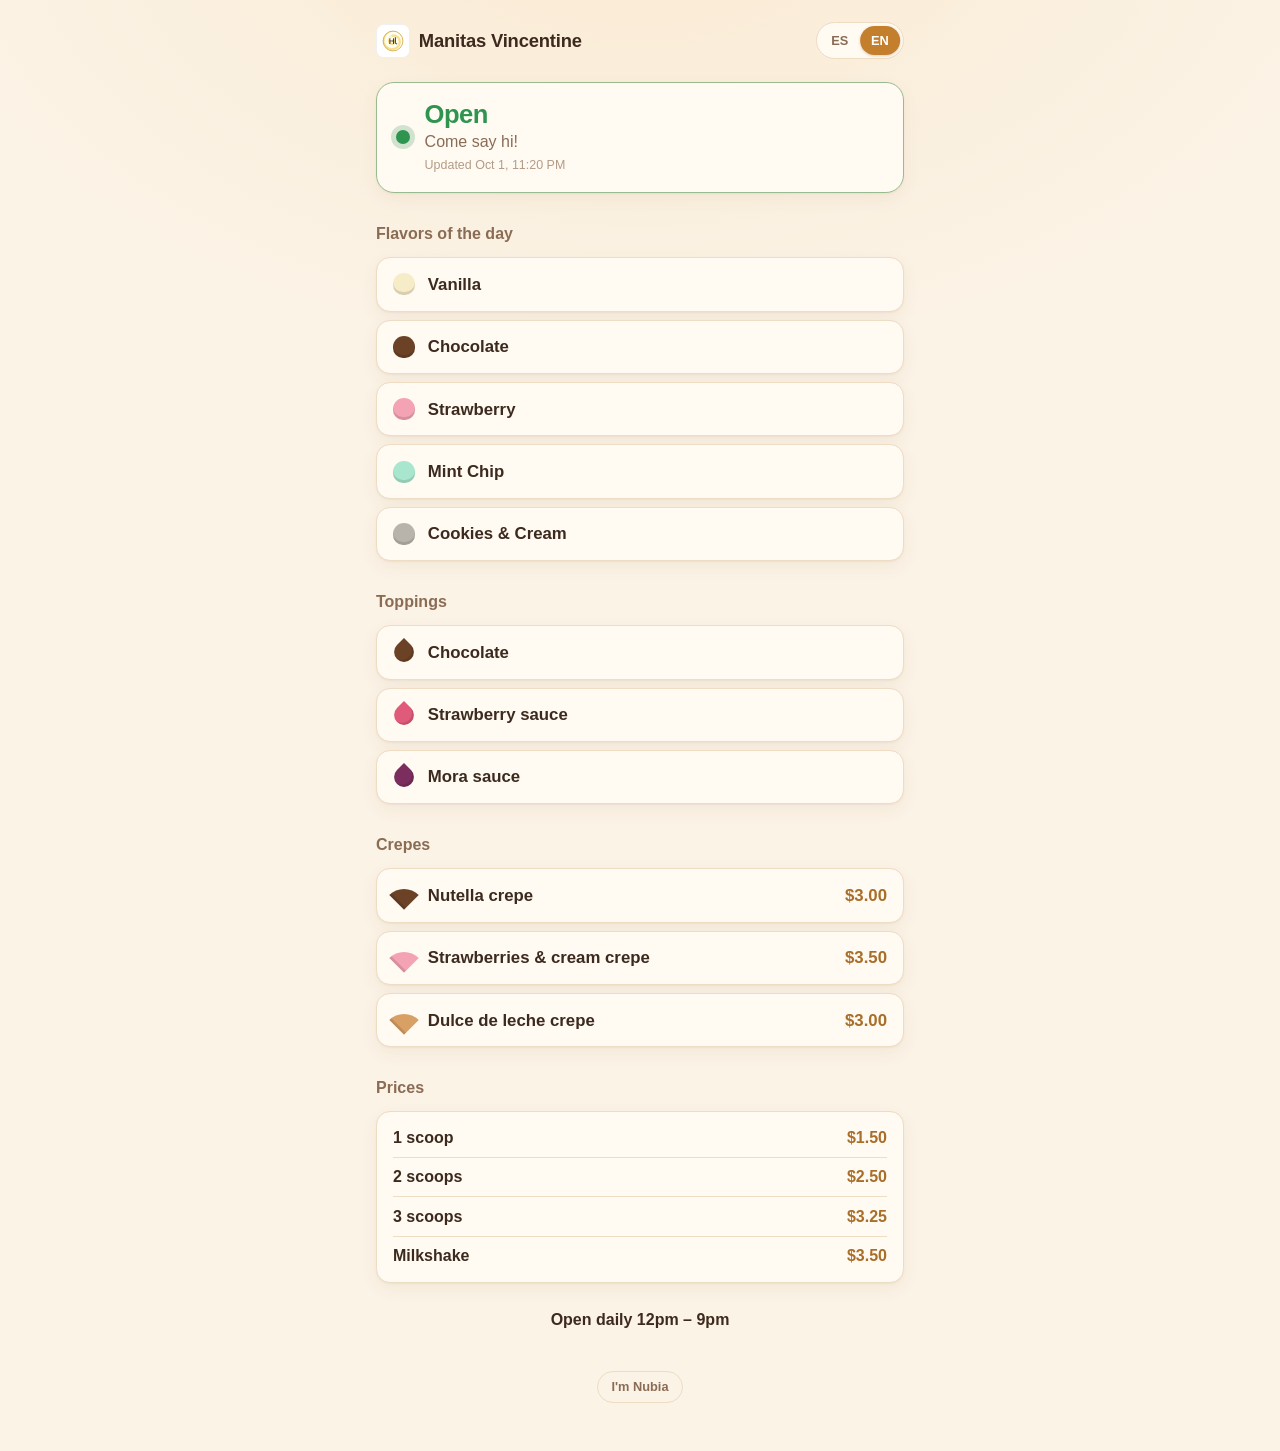
==== index.html @ e85ce2ae "Replace reviews with social links (Instagram, Facebook, TikTok, WhatsApp, Google Maps) Co-Authored-B" ====
<!doctype html>
<html lang="es">
<head>
  <meta charset="utf-8">
  <meta name="viewport" content="width=device-width, initial-scale=1">
  <title>Manitas Vincentine</title>
  <meta name="description" content="Helados, toppings, crepes, precios y horario. Ice cream, toppings, crepes, prices and hours.">
  <meta name="theme-color" content="#fbf3e6">
  <link rel="icon" href="icon.svg" type="image/svg+xml">
  <link rel="apple-touch-icon" href="icon.svg">
  <link rel="stylesheet" href="style.css">
</head>
<body>
  <main class="wrap">
    <header class="top">
      <div class="brand"><img src="icon.svg" alt="" class="logo"> <span id="shop-name"></span></div>
      <div id="lang" class="lang" data-lang="es" role="group" aria-label="Idioma / Language">
        <button type="button" data-lang="es">ES</button>
        <button type="button" data-lang="en">EN</button>
      </div>
    </header>

    <!-- public view -->
    <section id="view-public">
      <div id="banner" class="banner hidden"></div>

      <div id="status" class="status loading">
        <span class="dot"></span>
        <div>
          <div id="status-text" class="status-text" data-i18n="loading">Cargando…</div>
          <div id="status-note" class="status-note"></div>
          <div id="updated" class="status-updated"></div>
        </div>
      </div>

      <h2 class="section-title" data-i18n="flavorsToday">Sabores del día</h2>
      <ul id="flavors" class="flavors"></ul>

      <div id="toppings-wrap" class="hidden">
        <h2 class="section-title" data-i18n="toppings">Toppings</h2>
        <ul id="toppings" class="flavors toppings"></ul>
      </div>

      <div id="crepes-wrap" class="hidden">
        <h2 class="section-title" data-i18n="crepes">Crepes</h2>
        <ul id="crepes" class="flavors crepes"></ul>
      </div>

      <div id="prices-wrap">
        <h2 class="section-title" data-i18n="prices">Precios</h2>
        <ul id="prices" class="prices"></ul>
      </div>

      <div id="socials-wrap" class="socials-wrap hidden">
        <h2 class="section-title" data-i18n="reviewUs">¿Te gustó? ¡Déjanos tu reseña!</h2>
        <div id="socials" class="socials"></div>
      </div>

      <p id="hours" class="hours"></p>
      <div class="foot"><button id="btn-nubia" class="ghost small" data-i18n="iamNubia">Soy Nubia</button></div>
    </section>

    <!-- editor (Nubia only) -->
    <section id="view-edit" class="hidden">
      <p class="hint" data-i18n="bothHint"></p>

      <div class="card">
        <div class="row between">
          <div>
            <div class="label" data-i18n="shopStatus"></div>
            <div id="edit-open-label" class="big"></div>
          </div>
          <button id="edit-open" class="toggle" role="switch" aria-checked="true" data-i18n-aria="openClosed"><span></span></button>
        </div>
        <div class="field">
          <label data-i18n="message"></label>
          <div class="bi" id="edit-note"></div>
        </div>
      </div>

      <div class="card">
        <div class="label" data-i18n="flavorsToday"></div>
        <ul id="edit-flavors" class="edit-list"></ul>
        <button type="button" id="add-flavor" class="addbtn" data-i18n="addFlavor"></button>
      </div>

      <div class="card">
        <div class="label" data-i18n="toppings"></div>
        <ul id="edit-toppings" class="edit-list toppings"></ul>
        <button type="button" id="add-topping" class="addbtn" data-i18n="addTopping"></button>
      </div>

      <div class="card">
        <div class="label" data-i18n="crepes"></div>
        <ul id="edit-crepes" class="edit-list crepes"></ul>
        <button type="button" id="add-crepe" class="addbtn" data-i18n="addCrepe"></button>
      </div>

      <div class="card">
        <div class="label" data-i18n="prices"></div>
        <ul id="edit-prices" class="edit-list"></ul>
        <button type="button" id="add-price" class="addbtn" data-i18n="addPrice"></button>
      </div>

      <div class="card">
        <div class="label" data-i18n="socials"></div>
        <p class="hint small" data-i18n="socialsHint"></p>
        <div id="edit-socials" class="bi"></div>
      </div>

      <div class="card">
        <div class="label" data-i18n="qrCard"></div>
        <p class="hint small" data-i18n="qrHint"></p>
        <button type="button" id="open-qr" class="addbtn" data-i18n="qrOpen"></button>
      </div>

      <div class="card">
        <div class="label" data-i18n="banner"></div>
        <p class="hint small" data-i18n="bannerHint"></p>
        <div id="edit-banner"></div>
      </div>

      <div class="card">
        <div class="field first">
          <label data-i18n="shopName"></label>
          <div class="bi" id="edit-shop"></div>
        </div>
        <div class="field">
          <label data-i18n="hours"></label>
          <div class="bi" id="edit-hours"></div>
        </div>
      </div>

      <div class="savebar">
        <button id="btn-logout" class="ghost" data-i18n="logout"></button>
        <span id="save-msg" class="save-msg"></span>
        <button id="btn-save" class="primary" data-i18n="save"></button>
      </div>
    </section>
  </main>

  <!-- password popup -->
  <div id="login" class="modal hidden">
    <form id="login-form" class="authbox">
      <h1 data-i18n="hi"></h1>
      <p class="tag" data-i18n="loginTag"></p>
      <div class="field">
        <label for="login-pw" data-i18n="password"></label>
        <input id="login-pw" type="password" autocomplete="current-password">
      </div>
      <div id="login-msg" class="err"></div>
      <div class="row">
        <button type="button" id="login-cancel" data-i18n="cancel"></button>
        <button type="submit" class="primary" id="login-go" data-i18n="unlock"></button>
      </div>
    </form>
  </div>

  <!-- photo viewer -->
  <div id="viewer" class="modal hidden"><img id="viewer-img" alt=""></div>

  <script src="config.js"></script>
  <script src="i18n.js"></script>
  <script src="crypto.js"></script>
  <script src="app.js"></script>
</body>
</html>
---- style.css ----
/* Iridium modern skin, ice-cream edition: warm kefir cream, chocolate-brown text, caramel accent.
   One warm look for everyone (no dark mode). */
:root {
  --bg: #fbf3e6;
  --fg: #3d2a1e;
  --dim: #8a6c55;
  --muted: #b49c86;
  --accent: #c47f2c;
  --accent-ink: #ffffff;
  --sel: #fffaf2;
  --line: #eedcc3;
  --open: #2f9450;
  --closed: #c4483b;
  --err: #c4483b;
  --sans: -apple-system, BlinkMacSystemFont, "Segoe UI", Roboto, Helvetica, Arial, "Noto Sans", sans-serif;
  --glow: 22%;
  --shadow: 0 1px 2px rgba(120, 72, 30, 0.06), 0 6px 18px rgba(120, 72, 30, 0.06);
  color-scheme: light;
}

* { box-sizing: border-box; }
html, body { margin: 0; }
body {
  min-height: 100vh;
  background: var(--bg);
  background-image: radial-gradient(ellipse 80% 45% at 50% -8%, color-mix(in srgb, #f6c98a var(--glow), transparent), transparent 72%);
  background-repeat: no-repeat;
  color: var(--fg);
  font-family: var(--sans);
  font-size: 16px;
  line-height: 1.5;
}
.hidden { display: none !important; }

.wrap { max-width: 560px; margin: 0 auto; padding: 1rem 16px 3rem; }

/* ---------- header ---------- */
.top { display: flex; align-items: center; gap: 0.6rem; padding: 0.4rem 0 1.4rem; }
.brand { display: flex; align-items: center; gap: 0.55rem; font-weight: 800; font-size: 1.15rem; letter-spacing: -0.01em; margin-right: auto; min-width: 0; }
.brand span { overflow: hidden; text-overflow: ellipsis; white-space: nowrap; }
.logo { width: 34px; height: 34px; border-radius: 9px; flex: 0 0 auto; }

/* language slider */
.lang {
  position: relative; display: inline-grid; grid-template-columns: 1fr 1fr;
  background: var(--sel); border: 1px solid var(--line); border-radius: 999px; padding: 3px;
  cursor: pointer; user-select: none;
}
.lang::before {
  content: ""; position: absolute; top: 3px; bottom: 3px; left: 3px; width: calc(50% - 3px);
  background: var(--accent); border-radius: 999px; transition: transform 0.22s ease;
}
.lang[data-lang="en"]::before { transform: translateX(100%); }
.lang button {
  position: relative; z-index: 1; border: none; background: none; padding: 0.3rem 0.7rem;
  font-size: 0.8rem; font-weight: 700; color: var(--dim); border-radius: 999px;
}
.lang[data-lang="es"] button[data-lang="es"],
.lang[data-lang="en"] button[data-lang="en"] { color: var(--accent-ink); }

/* ---------- controls ---------- */
button {
  font: inherit; font-weight: 700; color: var(--fg); background: transparent;
  border: 1px solid var(--line); border-radius: 11px; padding: 0.5rem 0.9rem; cursor: pointer;
}
button:hover { border-color: var(--dim); }
button.primary { background: var(--accent); border-color: var(--accent); color: var(--accent-ink); }
button.primary:hover { filter: brightness(1.08); }
button.ghost { border-radius: 999px; font-weight: 600; color: var(--dim); }
button.ghost:hover { color: var(--fg); }
button:disabled { opacity: 0.45; cursor: default; }

input {
  width: 100%; font: inherit; font-size: 16px; color: var(--fg); background: var(--bg);
  border: 1px solid var(--line); border-radius: 10px; padding: 0.62rem 0.8rem; outline: none;
}
input:focus { border-color: var(--accent); box-shadow: 0 0 0 3px color-mix(in srgb, var(--accent) 25%, transparent); }

.row { display: flex; gap: 0.5rem; align-items: center; }
.row.between { justify-content: space-between; }
.field { margin-top: 0.9rem; }
.field label, .label { display: block; color: var(--dim); font-weight: 600; font-size: 0.78rem; margin-bottom: 0.3rem; }

/* ---------- open / closed ---------- */
.status {
  display: flex; align-items: center; gap: 0.9rem;
  background: var(--sel); border: 1px solid var(--line); border-radius: 18px; padding: 1.1rem 1.2rem;
}
.status .dot { width: 14px; height: 14px; border-radius: 50%; background: var(--muted); flex: 0 0 auto; }
.status.open { border-color: color-mix(in srgb, var(--open) 45%, var(--line)); }
.status.open .dot { background: var(--open); box-shadow: 0 0 0 5px color-mix(in srgb, var(--open) 22%, transparent); animation: pulse 2.4s ease-in-out infinite; }
.status.closed { border-color: color-mix(in srgb, var(--closed) 40%, var(--line)); }
.status.closed .dot { background: var(--closed); }
.status-text { font-size: 1.6rem; font-weight: 800; letter-spacing: -0.02em; line-height: 1.15; }
.status.open .status-text { color: var(--open); }
.status.closed .status-text { color: var(--closed); }
.status-note { color: var(--dim); }
.status-note:empty { display: none; }
@keyframes pulse { 50% { box-shadow: 0 0 0 9px color-mix(in srgb, var(--open) 0%, transparent); } }
@media (prefers-reduced-motion: reduce) { .status.open .dot { animation: none; } .lang::before { transition: none; } }

/* ---------- flavors ---------- */
.section-title { font-size: 1rem; font-weight: 700; color: var(--dim); margin: 1.8rem 0 0.7rem; }
.flavors { list-style: none; margin: 0; padding: 0; display: grid; gap: 0.5rem; }
.flavors li {
  display: flex; align-items: center; gap: 0.8rem;
  background: var(--sel); border: 1px solid var(--line); border-radius: 14px; padding: 0.85rem 1rem;
  font-weight: 650; font-size: 1.05rem;
}
.scoop { width: 22px; height: 22px; border-radius: 50% 50% 45% 45%; flex: 0 0 auto; box-shadow: inset 0 -3px 0 rgba(0,0,0,0.12); }
.flavors li.sold { color: var(--muted); }
.flavors li.sold .name { text-decoration: line-through; }
.flavors li.sold .scoop { opacity: 0.35; }
.pill { margin-left: auto; font-size: 0.72rem; font-weight: 700; color: var(--closed); border: 1px solid currentColor; border-radius: 999px; padding: 0.1rem 0.5rem; white-space: nowrap; }
.flavors li.empty { justify-content: center; color: var(--dim); background: transparent; border-style: dashed; font-weight: 500; }

.prices { list-style: none; margin: 0; padding: 0.4rem 1rem; background: var(--sel); border: 1px solid var(--line); border-radius: 14px; }
.prices li { display: flex; align-items: baseline; gap: 0.5rem; padding: 0.45rem 0; font-weight: 600; }
.prices li + li { border-top: 1px solid var(--line); }
.prices .leader { flex: 1; }
.prices .amt { font-weight: 800; color: color-mix(in srgb, var(--accent) 80%, var(--fg)); font-variant-numeric: tabular-nums; }

.hours { margin: 1.6rem 0 0.2rem; text-align: center; font-weight: 600; }
.hours:empty { display: none; }
.status-updated { color: var(--muted); font-size: 0.78rem; margin-top: 0.15rem; }
.status-updated:empty { display: none; }
.foot { display: flex; justify-content: center; margin-top: 2.4rem; }
button.small { font-size: 0.8rem; padding: 0.35rem 0.85rem; }

/* ---------- editor ---------- */
.card { background: var(--sel); border: 1px solid var(--line); border-radius: 18px; padding: 1.1rem 1.2rem; margin-bottom: 0.9rem; }
.big { font-size: 1.4rem; font-weight: 800; }
.big.open { color: var(--open); }
.big.closed { color: var(--closed); }

.toggle { width: 64px; height: 36px; padding: 3px; border-radius: 999px; background: var(--closed); border: none; flex: 0 0 auto; }
.toggle:hover { border: none; }
.toggle span { display: block; width: 30px; height: 30px; border-radius: 50%; background: #fff; transition: transform 0.18s ease; }
.toggle[aria-checked="true"] { background: var(--open); }
.toggle[aria-checked="true"] span { transform: translateX(28px); }

.hint { color: var(--dim); font-size: 0.85rem; margin: 0 0 0.9rem; }
.field.first { margin-top: 0; }

/* input with a small tag in front: ES / EN / $ */
.tagged { position: relative; min-width: 0; }
.tagged .tag {
  position: absolute; left: 0.5rem; top: 50%; transform: translateY(-50%);
  font-size: 0.68rem; font-weight: 800; letter-spacing: 0.03em; color: var(--dim);
  background: var(--sel); border: 1px solid var(--line); border-radius: 6px; padding: 0.05rem 0.3rem;
  pointer-events: none;
}
.tagged input { padding-left: 2.6rem; }
.bi { display: grid; gap: 0.4rem; }

.edit-list { list-style: none; margin: 0 0 0.7rem; padding: 0; display: grid; gap: 0.55rem; }
.item { display: grid; gap: 0.4rem 0.6rem; align-items: center; background: var(--bg); border: 1px solid var(--line); border-radius: 14px; padding: 0.6rem; }
.item.flavor { grid-template-columns: 24px 1fr; }


.item.flavor.sold > .tagged input { color: var(--muted); text-decoration: line-through; }
.item.price { grid-template-columns: 1fr 6.8rem; }
.item.price > .actions { justify-content: flex-end; }
.actions { display: flex; align-items: center; gap: 0.35rem; }
.actions .grow { flex: 1; }
.actions button { padding: 0.3rem 0.55rem; font-size: 0.8rem; border-radius: 8px; white-space: nowrap; }
.actions .icon { width: 30px; padding: 0.3rem 0; }
.actions .del:hover { color: var(--closed); border-color: var(--closed); }
.actions .soldbtn.on { color: var(--closed); border-color: var(--closed); }
.addbtn { width: 100%; border-style: dashed; color: var(--dim); }
.addbtn:hover { color: var(--fg); }

.savebar {
  position: sticky; bottom: 12px; display: flex; align-items: center; gap: 0.6rem;
  background: color-mix(in srgb, var(--bg) 85%, transparent); backdrop-filter: blur(8px);
  border: 1px solid var(--line); border-radius: 16px; padding: 0.55rem 0.6rem;
}
.save-msg { flex: 1; text-align: center; font-size: 0.85rem; color: var(--dim); }
.save-msg.err { color: var(--err); }
.save-msg.ok { color: var(--open); }
#btn-save { min-width: 96px; }

/* ---------- login popup ---------- */
.modal { position: fixed; inset: 0; display: flex; align-items: center; justify-content: center; padding: 16px; background: rgba(61, 42, 30, 0.45); backdrop-filter: blur(4px); z-index: 10; }
.authbox { width: 100%; max-width: 360px; background: var(--bg); border: 1px solid var(--line); border-radius: 20px; padding: 1.8rem 1.6rem; box-shadow: 0 24px 70px rgba(90, 55, 25, 0.25); }
.authbox h1 { font-size: 1.6rem; font-weight: 800; letter-spacing: -0.02em; margin: 0 0 0.2rem; }
.authbox .tag { color: var(--dim); margin: 0 0 0.4rem; font-size: 0.9rem; }
.authbox .row { margin-top: 1rem; }
.authbox .row button { flex: 1; }
.err { color: var(--err); min-height: 1.3em; font-size: 0.85rem; margin-top: 0.5rem; }

@media (max-width: 420px) {
  .status-text { font-size: 1.4rem; }
}

/* ---------- photos ---------- */
.banner { margin: -0.4rem 0 1rem; }
.banner-img { display: block; width: 100%; aspect-ratio: 16 / 9; object-fit: cover; border-radius: 18px; border: 1px solid var(--line); cursor: zoom-in; }
.flavors .thumb { width: 44px; height: 44px; border-radius: 50%; object-fit: cover; flex: 0 0 auto; border: 3px solid var(--line); cursor: zoom-in; margin: -0.35rem 0; }
.flavors li.sold .thumb { opacity: 0.4; filter: grayscale(1); }
#viewer { cursor: zoom-out; }
#viewer img { max-width: 100%; max-height: 86vh; border-radius: 14px; box-shadow: 0 24px 70px rgba(61, 42, 30, 0.45); }

.photo-row { display: flex; align-items: center; gap: 0.5rem; }
.photo-row img { width: 56px; height: 56px; border-radius: 12px; object-fit: cover; border: 1px solid var(--line); margin-right: auto; }
.photo-row.wide { flex-wrap: wrap; }
.photo-row.wide img { width: 100%; height: auto; aspect-ratio: 16 / 9; margin: 0 0 0.2rem; }
.photo-row.wide button { flex: 1; }
.photo-row button { padding: 0.3rem 0.6rem; font-size: 0.8rem; border-radius: 8px; }
.photo-row .del:hover { color: var(--closed); border-color: var(--closed); }
.hint.small { font-size: 0.8rem; margin: -0.1rem 0 0.6rem; }

/* ---------- scoop color picker ---------- */
button.scoop.pick { width: 24px; height: 24px; padding: 0; border: 2px solid var(--line); cursor: pointer; }
button.scoop.pick:hover { border-color: var(--fg); }
.item.flavor > :not(.scoop) { grid-column: 2; }
.item.flavor > .scoop { grid-row: 1; }
.swatches { display: flex; flex-wrap: wrap; gap: 0.4rem; align-items: center; padding: 0.3rem 0 0.1rem; }
.swatches .sw { width: 28px; height: 28px; padding: 0; border-radius: 50%; border: 2px solid var(--line); cursor: pointer; }
.swatches .sw.on { border-color: var(--fg); box-shadow: 0 0 0 2px var(--bg), 0 0 0 4px var(--fg); }
.swatches .custom { position: relative; overflow: hidden; background: conic-gradient(#f4a3b5, #f5e663, #a8e6cf, #8ecae6, #7b5ea7, #f4a3b5); }
.swatches .custom input { position: absolute; inset: -8px; opacity: 0; cursor: pointer; width: auto; padding: 0; }
.swatches .auto { padding: 0.25rem 0.6rem; font-size: 0.78rem; border-radius: 999px; }
.swatches .auto.on { border-color: var(--fg); }

/* toppings: same as flavors, but the dot is a sauce drop */
.toppings .scoop { border-radius: 50% 0 50% 50%; transform: rotate(-45deg) scale(0.9); }

/* warm cards: a soft caramel shadow instead of dark borders */
.status, .flavors li:not(.empty), .prices, .card { box-shadow: var(--shadow); }
.item, input { background: #fffdf9; }
.lang::before { box-shadow: 0 1px 3px rgba(120, 72, 30, 0.25); }

/* crepes: the dot is a folded crepe (a quarter circle), and items can show a price */
.crepes .scoop { border-radius: 100% 0 0 0; transform: rotate(45deg) scale(0.95); }
.flavors .name { flex: 1; min-width: 0; }
.flavors .pill { margin-left: 0; }
.flavors .amt { font-weight: 800; color: color-mix(in srgb, var(--accent) 80%, var(--fg)); font-variant-numeric: tabular-nums; }
.item.flavor > .tagged.money { max-width: 9rem; }

/* ---------- socials ---------- */
.socials { display: grid; grid-template-columns: repeat(auto-fit, minmax(150px, 1fr)); gap: 0.5rem; }
.social {
  display: block; text-align: center; padding: 0.75rem 0.6rem; border-radius: 14px;
  background: var(--sel); border: 1px solid var(--line); box-shadow: var(--shadow);
  color: var(--fg); font-weight: 700; text-decoration: none;
}
.social:hover { border-color: var(--accent); color: var(--accent); }
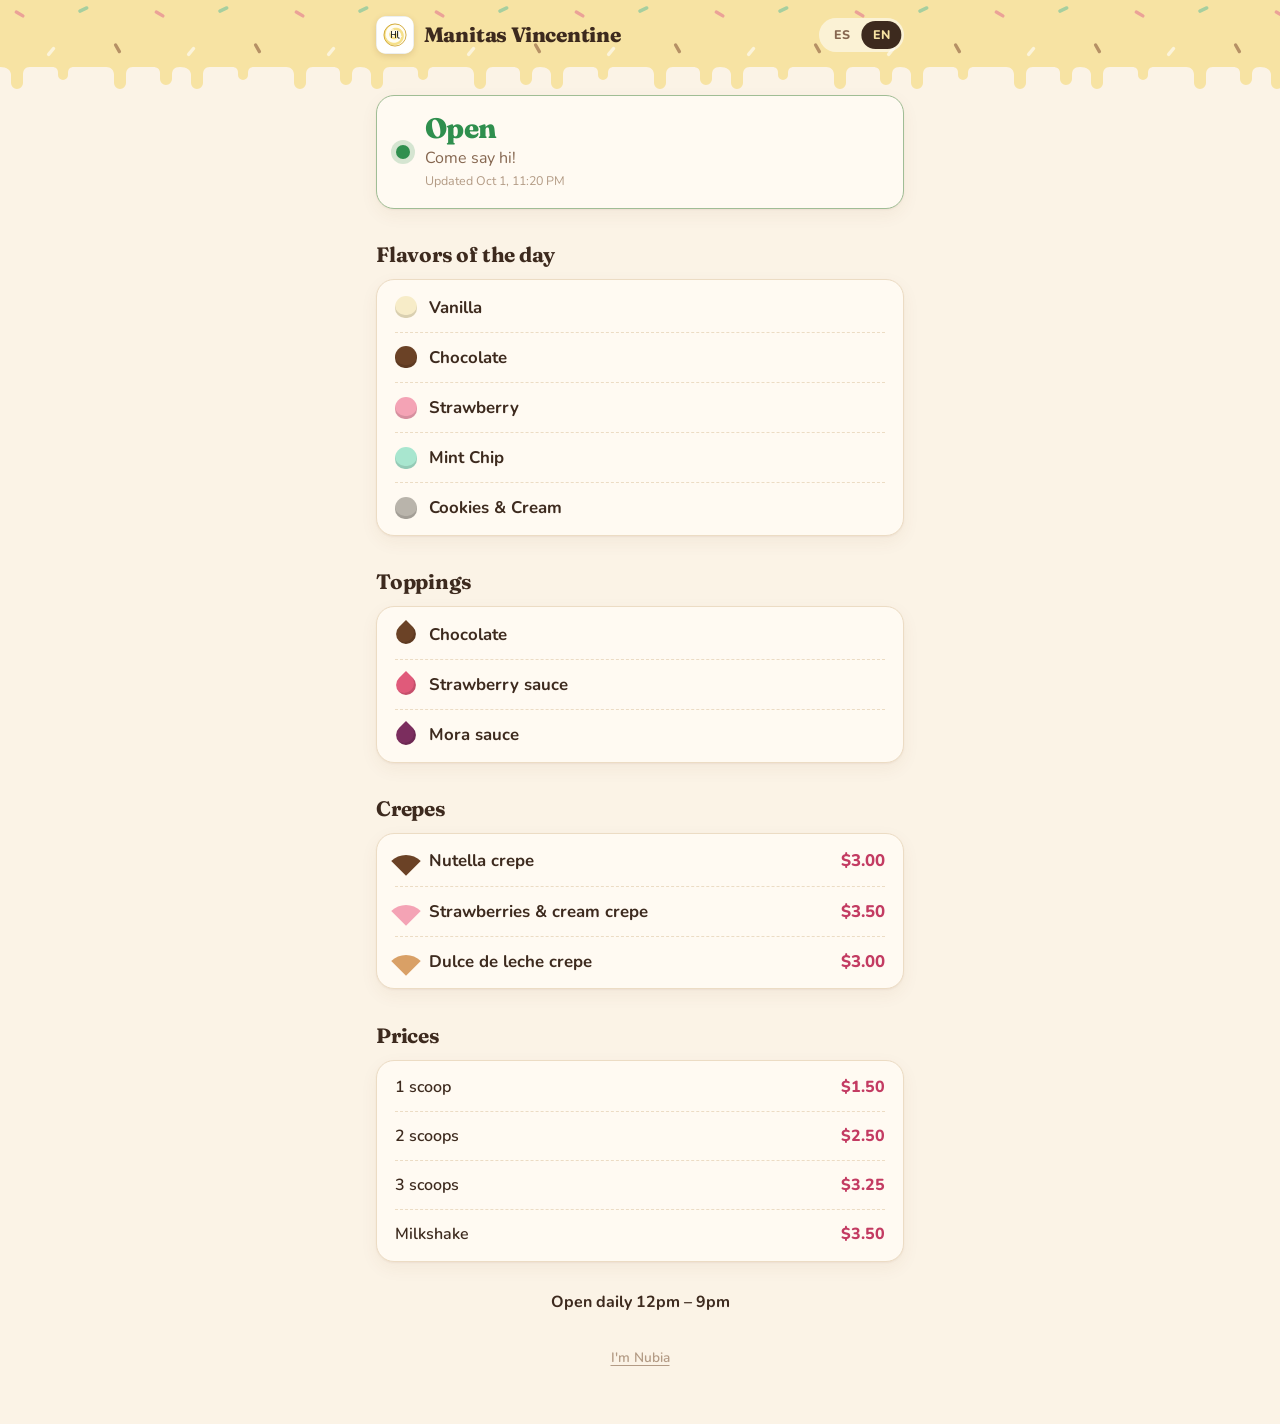
==== commit c51fa4c9: "Redesign editor around the task: inline ES/EN names, sold-out switch, drag to reorder, trash icon - " ====
--- a/index.html
+++ b/index.html
@@ -5,13 +5,16 @@
   <meta name="viewport" content="width=device-width, initial-scale=1">
   <title>Manitas Vincentine</title>
   <meta name="description" content="Helados, toppings, crepes, precios y horario. Ice cream, toppings, crepes, prices and hours.">
-  <meta name="theme-color" content="#fbf3e6">
+  <meta name="theme-color" content="#f7e3a3">
   <link rel="icon" href="icon.svg" type="image/svg+xml">
   <link rel="apple-touch-icon" href="icon.svg">
+  <link rel="preconnect" href="https://fonts.googleapis.com">
+  <link rel="preconnect" href="https://fonts.gstatic.com" crossorigin>
+  <link rel="stylesheet" href="https://fonts.googleapis.com/css2?family=Fraunces:opsz,wght@9..144,600;9..144,700;9..144,800&family=Nunito:wght@400;600;700;800&display=swap">
   <link rel="stylesheet" href="style.css">
 </head>
 <body>
-  <main class="wrap">
+  <div class="band">
     <header class="top">
       <div class="brand"><img src="icon.svg" alt="" class="logo"> <span id="shop-name"></span></div>
       <div id="lang" class="lang" data-lang="es" role="group" aria-label="Idioma / Language">
@@ -19,7 +22,10 @@
         <button type="button" data-lang="en">EN</button>
       </div>
     </header>
+  </div>
+  <div class="drip" aria-hidden="true"></div>
 
+  <main class="wrap">
     <!-- public view -->
     <section id="view-public">
       <div id="banner" class="banner hidden"></div>
@@ -34,16 +40,16 @@
       </div>
 
       <h2 class="section-title" data-i18n="flavorsToday">Sabores del día</h2>
-      <ul id="flavors" class="flavors"></ul>
+      <ul id="flavors" class="menu"></ul>
 
       <div id="toppings-wrap" class="hidden">
         <h2 class="section-title" data-i18n="toppings">Toppings</h2>
-        <ul id="toppings" class="flavors toppings"></ul>
+        <ul id="toppings" class="menu toppings"></ul>
       </div>
 
       <div id="crepes-wrap" class="hidden">
         <h2 class="section-title" data-i18n="crepes">Crepes</h2>
-        <ul id="crepes" class="flavors crepes"></ul>
+        <ul id="crepes" class="menu crepes"></ul>
       </div>
 
       <div id="prices-wrap">
@@ -51,17 +57,18 @@
         <ul id="prices" class="prices"></ul>
       </div>
 
-      <div id="socials-wrap" class="socials-wrap hidden">
+      <div id="socials-wrap" class="hidden">
         <h2 class="section-title" data-i18n="reviewUs">¿Te gustó? ¡Déjanos tu reseña!</h2>
         <div id="socials" class="socials"></div>
       </div>
 
       <p id="hours" class="hours"></p>
-      <div class="foot"><button id="btn-nubia" class="ghost small" data-i18n="iamNubia">Soy Nubia</button></div>
+      <div class="foot"><button id="btn-nubia" class="quiet" data-i18n="iamNubia">Soy Nubia</button></div>
     </section>
 
     <!-- editor (Nubia only) -->
     <section id="view-edit" class="hidden">
+      <h1 class="editor-title" data-i18n="editorTitle"></h1>
       <p class="hint" data-i18n="bothHint"></p>
 
       <div class="card">
@@ -79,48 +86,43 @@
       </div>
 
       <div class="card">
-        <div class="label" data-i18n="flavorsToday"></div>
+        <h2 class="card-title" data-i18n="flavorsToday"></h2>
         <ul id="edit-flavors" class="edit-list"></ul>
         <button type="button" id="add-flavor" class="addbtn" data-i18n="addFlavor"></button>
       </div>
 
       <div class="card">
-        <div class="label" data-i18n="toppings"></div>
+        <h2 class="card-title" data-i18n="toppings"></h2>
         <ul id="edit-toppings" class="edit-list toppings"></ul>
         <button type="button" id="add-topping" class="addbtn" data-i18n="addTopping"></button>
       </div>
 
       <div class="card">
-        <div class="label" data-i18n="crepes"></div>
+        <h2 class="card-title" data-i18n="crepes"></h2>
         <ul id="edit-crepes" class="edit-list crepes"></ul>
         <button type="button" id="add-crepe" class="addbtn" data-i18n="addCrepe"></button>
       </div>
 
       <div class="card">
-        <div class="label" data-i18n="prices"></div>
+        <h2 class="card-title" data-i18n="prices"></h2>
         <ul id="edit-prices" class="edit-list"></ul>
         <button type="button" id="add-price" class="addbtn" data-i18n="addPrice"></button>
       </div>
 
       <div class="card">
-        <div class="label" data-i18n="socials"></div>
+        <h2 class="card-title" data-i18n="banner"></h2>
+        <p class="hint small" data-i18n="bannerHint"></p>
+        <div id="edit-banner"></div>
+      </div>
+
+      <div class="card">
+        <h2 class="card-title" data-i18n="socials"></h2>
         <p class="hint small" data-i18n="socialsHint"></p>
         <div id="edit-socials" class="bi"></div>
       </div>
 
       <div class="card">
-        <div class="label" data-i18n="qrCard"></div>
-        <p class="hint small" data-i18n="qrHint"></p>
-        <button type="button" id="open-qr" class="addbtn" data-i18n="qrOpen"></button>
-      </div>
-
-      <div class="card">
-        <div class="label" data-i18n="banner"></div>
-        <p class="hint small" data-i18n="bannerHint"></p>
-        <div id="edit-banner"></div>
-      </div>
-
-      <div class="card">
+        <h2 class="card-title" data-i18n="shopInfo"></h2>
         <div class="field first">
           <label data-i18n="shopName"></label>
           <div class="bi" id="edit-shop"></div>
@@ -131,11 +133,17 @@
         </div>
       </div>
 
-      <div class="savebar">
-        <button id="btn-logout" class="ghost" data-i18n="logout"></button>
+      <div class="card">
+        <h2 class="card-title" data-i18n="qrCard"></h2>
+        <p class="hint small" data-i18n="qrHint"></p>
+        <button type="button" id="open-qr" class="addbtn" data-i18n="qrOpen"></button>
+      </div>
+
+      <footer class="savebar">
+        <button id="btn-logout" class="link" data-i18n="logout"></button>
         <span id="save-msg" class="save-msg"></span>
-        <button id="btn-save" class="primary" data-i18n="save"></button>
-      </div>
+        <button id="btn-save" class="primary" data-i18n="save" disabled></button>
+      </footer>
     </section>
   </main>
 
--- a/style.css
+++ b/style.css
@@ -1,19 +1,25 @@
-/* Iridium modern skin, ice-cream edition: warm kefir cream, chocolate-brown text, caramel accent.
-   One warm look for everyone (no dark mode). */
+/* Manitas Vincentine
+   Warm kefir cream, chocolate-brown text, a raspberry accent and a butter-yellow
+   dripping band up top. Rounded corners only where they mean something: cards,
+   the main button, switches. Inputs and small controls stay crisp. */
 :root {
   --bg: #fbf3e6;
+  --card: #fffaf2;
+  --field: #fffdf9;
   --fg: #3d2a1e;
-  --dim: #8a6c55;
-  --muted: #b49c86;
-  --accent: #c47f2c;
+  --dim: #85664f;
+  --muted: #b39b85;
+  --line: #ecdcc4;
+  --accent: #c33b62;          /* raspberry */
   --accent-ink: #ffffff;
-  --sel: #fffaf2;
-  --line: #eedcc3;
-  --open: #2f9450;
-  --closed: #c4483b;
-  --err: #c4483b;
-  --sans: -apple-system, BlinkMacSystemFont, "Segoe UI", Roboto, Helvetica, Arial, "Noto Sans", sans-serif;
-  --glow: 22%;
+  --butter: #f7e3a3;
+  --open: #2f8f4e;
+  --closed: #b9442f;
+  --err: #b9442f;
+  --display: "Fraunces", Georgia, "Times New Roman", serif;
+  --sans: "Nunito", -apple-system, BlinkMacSystemFont, "Segoe UI", Roboto, Helvetica, Arial, sans-serif;
+  --r-card: 18px;
+  --r-small: 6px;
   --shadow: 0 1px 2px rgba(120, 72, 30, 0.06), 0 6px 18px rgba(120, 72, 30, 0.06);
   color-scheme: light;
 }
@@ -23,226 +29,233 @@
 body {
   min-height: 100vh;
   background: var(--bg);
-  background-image: radial-gradient(ellipse 80% 45% at 50% -8%, color-mix(in srgb, #f6c98a var(--glow), transparent), transparent 72%);
-  background-repeat: no-repeat;
   color: var(--fg);
   font-family: var(--sans);
   font-size: 16px;
   line-height: 1.5;
 }
 .hidden { display: none !important; }
-
-.wrap { max-width: 560px; margin: 0 auto; padding: 1rem 16px 3rem; }
-
-/* ---------- header ---------- */
-.top { display: flex; align-items: center; gap: 0.6rem; padding: 0.4rem 0 1.4rem; }
-.brand { display: flex; align-items: center; gap: 0.55rem; font-weight: 800; font-size: 1.15rem; letter-spacing: -0.01em; margin-right: auto; min-width: 0; }
+.wrap { max-width: 560px; margin: 0 auto; padding: 0.4rem 16px 3rem; }
+
+/* ---------- butter band + drips + sprinkles ---------- */
+.band {
+  background-color: var(--butter);
+  background-image: url("data:image/svg+xml,%3Csvg xmlns='http://www.w3.org/2000/svg' width='140' height='84'%3E%3Cg opacity='.6'%3E%3Crect x='14' y='12' width='11' height='3.4' rx='1.7' fill='%23e3768f' transform='rotate(30 19 14)'/%3E%3Crect x='78' y='8' width='11' height='3.4' rx='1.7' fill='%2370c29c' transform='rotate(-25 83 10)'/%3E%3Crect x='112' y='46' width='11' height='3.4' rx='1.7' fill='%238a5a3c' transform='rotate(60 117 48)'/%3E%3Crect x='46' y='50' width='11' height='3.4' rx='1.7' fill='%23ffffff' transform='rotate(-50 51 52)'/%3E%3Crect x='22' y='68' width='11' height='3.4' rx='1.7' fill='%238ecae6' transform='rotate(15 27 70)'/%3E%3Crect x='94' y='72' width='11' height='3.4' rx='1.7' fill='%23e3768f' transform='rotate(-70 99 74)'/%3E%3C/g%3E%3C/svg%3E");
+}
+.drip {
+  height: 30px;
+  background: url("data:image/svg+xml,%3Csvg xmlns='http://www.w3.org/2000/svg' viewBox='0 0 180 30'%3E%3Cpath fill='%23f7e3a3' d='M0 0h180v8c-6 0-8 3-8 8v4a6 6 0 0 1-12 0v-6c0-4-3-6-7-6h-20c-5 0-7 3-7 8v8a6 6 0 0 1-12 0V16c0-5-3-8-8-8H74c-4 0-6 2-6 6v2a5 5 0 0 1-10 0v-2c0-4-2-6-6-6H30c-5 0-7 3-7 8v8a6 6 0 0 1-12 0v-8c0-5-4-8-11-8z'/%3E%3C/svg%3E") repeat-x;
+  background-size: 180px 30px;
+  margin-top: -1px;
+}
+
+.top { max-width: 560px; margin: 0 auto; padding: 1rem 16px 0.35rem; display: flex; align-items: center; gap: 0.6rem; }
+.brand { display: flex; align-items: center; gap: 0.6rem; margin-right: auto; min-width: 0; font-family: var(--display); font-weight: 800; font-size: 1.3rem; letter-spacing: -0.01em; line-height: 1.15; }
 .brand span { overflow: hidden; text-overflow: ellipsis; white-space: nowrap; }
-.logo { width: 34px; height: 34px; border-radius: 9px; flex: 0 0 auto; }
-
-/* language slider */
+.logo { width: 38px; height: 38px; border-radius: 10px; flex: 0 0 auto; box-shadow: 0 2px 6px rgba(120, 72, 30, 0.18); }
+
+/* language slider (it's a switch, so it stays round) */
 .lang {
-  position: relative; display: inline-grid; grid-template-columns: 1fr 1fr;
-  background: var(--sel); border: 1px solid var(--line); border-radius: 999px; padding: 3px;
-  cursor: pointer; user-select: none;
+  position: relative; display: inline-grid; grid-template-columns: 1fr 1fr; flex: 0 0 auto;
+  background: rgba(255, 255, 255, 0.55); border-radius: 999px; padding: 3px; cursor: pointer; user-select: none;
 }
 .lang::before {
   content: ""; position: absolute; top: 3px; bottom: 3px; left: 3px; width: calc(50% - 3px);
-  background: var(--accent); border-radius: 999px; transition: transform 0.22s ease;
+  background: var(--fg); border-radius: 999px; transition: transform 0.22s ease;
 }
 .lang[data-lang="en"]::before { transform: translateX(100%); }
-.lang button {
-  position: relative; z-index: 1; border: none; background: none; padding: 0.3rem 0.7rem;
-  font-size: 0.8rem; font-weight: 700; color: var(--dim); border-radius: 999px;
-}
-.lang[data-lang="es"] button[data-lang="es"],
-.lang[data-lang="en"] button[data-lang="en"] { color: var(--accent-ink); }
+.lang button { position: relative; z-index: 1; border: none; background: none; padding: 0.28rem 0.7rem; font-size: 0.78rem; font-weight: 800; color: var(--dim); }
+.lang[data-lang="es"] button[data-lang="es"], .lang[data-lang="en"] button[data-lang="en"] { color: var(--butter); }
 
 /* ---------- controls ---------- */
 button {
-  font: inherit; font-weight: 700; color: var(--fg); background: transparent;
-  border: 1px solid var(--line); border-radius: 11px; padding: 0.5rem 0.9rem; cursor: pointer;
-}
-button:hover { border-color: var(--dim); }
-button.primary { background: var(--accent); border-color: var(--accent); color: var(--accent-ink); }
-button.primary:hover { filter: brightness(1.08); }
-button.ghost { border-radius: 999px; font-weight: 600; color: var(--dim); }
-button.ghost:hover { color: var(--fg); }
+  font: inherit; font-weight: 700; color: var(--fg); background: var(--field);
+  border: 1px solid var(--line); border-radius: 8px; padding: 0.5rem 0.9rem; cursor: pointer;
+}
+button:hover { border-color: var(--muted); }
 button:disabled { opacity: 0.45; cursor: default; }
+button.primary { background: var(--accent); border-color: var(--accent); color: var(--accent-ink); border-radius: 999px; padding: 0.6rem 1.3rem; }
+button.primary:hover:not(:disabled) { filter: brightness(1.07); }
+button.quiet { background: none; border: none; color: var(--muted); font-weight: 600; font-size: 0.85rem; text-decoration: underline; text-underline-offset: 3px; }
+button.quiet:hover { color: var(--fg); }
+button.link { background: none; border: none; padding: 0.15rem 0; color: var(--dim); font-weight: 700; font-size: 0.82rem; border-radius: 0; }
+button.link:hover { color: var(--accent); }
+button.addbtn { background: none; border: none; padding: 0.7rem 0 0.1rem; color: var(--accent); font-weight: 800; }
+button.addbtn:hover { text-decoration: underline; text-underline-offset: 3px; }
 
 input {
-  width: 100%; font: inherit; font-size: 16px; color: var(--fg); background: var(--bg);
-  border: 1px solid var(--line); border-radius: 10px; padding: 0.62rem 0.8rem; outline: none;
-}
-input:focus { border-color: var(--accent); box-shadow: 0 0 0 3px color-mix(in srgb, var(--accent) 25%, transparent); }
+  width: 100%; font: inherit; font-size: 16px; color: var(--fg); background: var(--field);
+  border: 1px solid var(--line); border-radius: var(--r-small); padding: 0.55rem 0.7rem; outline: none;
+}
+input:focus { border-color: var(--accent); box-shadow: 0 0 0 3px color-mix(in srgb, var(--accent) 18%, transparent); }
+input::placeholder { color: var(--muted); }
 
 .row { display: flex; gap: 0.5rem; align-items: center; }
 .row.between { justify-content: space-between; }
 .field { margin-top: 0.9rem; }
-.field label, .label { display: block; color: var(--dim); font-weight: 600; font-size: 0.78rem; margin-bottom: 0.3rem; }
-
-/* ---------- open / closed ---------- */
+.field.first { margin-top: 0; }
+.field label, .label { display: block; color: var(--dim); font-weight: 700; font-size: 0.8rem; margin-bottom: 0.3rem; }
+
+/* ---------- public: open / closed ---------- */
+.banner { margin: 0.2rem 0 1rem; }
+.banner-img { display: block; width: 100%; aspect-ratio: 16 / 9; object-fit: cover; border-radius: var(--r-card); cursor: zoom-in; box-shadow: var(--shadow); }
+
 .status {
   display: flex; align-items: center; gap: 0.9rem;
-  background: var(--sel); border: 1px solid var(--line); border-radius: 18px; padding: 1.1rem 1.2rem;
+  background: var(--card); border: 1px solid var(--line); border-radius: var(--r-card); padding: 1.05rem 1.2rem; box-shadow: var(--shadow);
 }
 .status .dot { width: 14px; height: 14px; border-radius: 50%; background: var(--muted); flex: 0 0 auto; }
-.status.open { border-color: color-mix(in srgb, var(--open) 45%, var(--line)); }
-.status.open .dot { background: var(--open); box-shadow: 0 0 0 5px color-mix(in srgb, var(--open) 22%, transparent); animation: pulse 2.4s ease-in-out infinite; }
+.status.open { border-color: color-mix(in srgb, var(--open) 40%, var(--line)); }
+.status.open .dot { background: var(--open); box-shadow: 0 0 0 5px color-mix(in srgb, var(--open) 20%, transparent); animation: pulse 2.4s ease-in-out infinite; }
 .status.closed { border-color: color-mix(in srgb, var(--closed) 40%, var(--line)); }
 .status.closed .dot { background: var(--closed); }
-.status-text { font-size: 1.6rem; font-weight: 800; letter-spacing: -0.02em; line-height: 1.15; }
+.status-text { font-family: var(--display); font-size: 1.75rem; font-weight: 800; letter-spacing: -0.015em; line-height: 1.1; }
 .status.open .status-text { color: var(--open); }
 .status.closed .status-text { color: var(--closed); }
-.status-note { color: var(--dim); }
-.status-note:empty { display: none; }
+.status-note { color: var(--dim); margin-top: 0.15rem; }
+.status-note:empty, .status-updated:empty { display: none; }
+.status-updated { color: var(--muted); font-size: 0.78rem; margin-top: 0.15rem; }
 @keyframes pulse { 50% { box-shadow: 0 0 0 9px color-mix(in srgb, var(--open) 0%, transparent); } }
 @media (prefers-reduced-motion: reduce) { .status.open .dot { animation: none; } .lang::before { transition: none; } }
 
-/* ---------- flavors ---------- */
-.section-title { font-size: 1rem; font-weight: 700; color: var(--dim); margin: 1.8rem 0 0.7rem; }
-.flavors { list-style: none; margin: 0; padding: 0; display: grid; gap: 0.5rem; }
-.flavors li {
-  display: flex; align-items: center; gap: 0.8rem;
-  background: var(--sel); border: 1px solid var(--line); border-radius: 14px; padding: 0.85rem 1rem;
-  font-weight: 650; font-size: 1.05rem;
-}
-.scoop { width: 22px; height: 22px; border-radius: 50% 50% 45% 45%; flex: 0 0 auto; box-shadow: inset 0 -3px 0 rgba(0,0,0,0.12); }
-.flavors li.sold { color: var(--muted); }
-.flavors li.sold .name { text-decoration: line-through; }
-.flavors li.sold .scoop { opacity: 0.35; }
-.pill { margin-left: auto; font-size: 0.72rem; font-weight: 700; color: var(--closed); border: 1px solid currentColor; border-radius: 999px; padding: 0.1rem 0.5rem; white-space: nowrap; }
-.flavors li.empty { justify-content: center; color: var(--dim); background: transparent; border-style: dashed; font-weight: 500; }
-
-.prices { list-style: none; margin: 0; padding: 0.4rem 1rem; background: var(--sel); border: 1px solid var(--line); border-radius: 14px; }
-.prices li { display: flex; align-items: baseline; gap: 0.5rem; padding: 0.45rem 0; font-weight: 600; }
-.prices li + li { border-top: 1px solid var(--line); }
-.prices .leader { flex: 1; }
-.prices .amt { font-weight: 800; color: color-mix(in srgb, var(--accent) 80%, var(--fg)); font-variant-numeric: tabular-nums; }
-
-.hours { margin: 1.6rem 0 0.2rem; text-align: center; font-weight: 600; }
+/* ---------- public: menu lists (one card, rows split by dashed lines) ---------- */
+.section-title { font-family: var(--display); font-size: 1.3rem; font-weight: 700; letter-spacing: -0.01em; margin: 1.9rem 0 0.55rem; }
+.menu, .prices { list-style: none; margin: 0; padding: 0.15rem 1.1rem; background: var(--card); border: 1px solid var(--line); border-radius: var(--r-card); box-shadow: var(--shadow); }
+.menu li, .prices li { display: flex; align-items: center; gap: 0.8rem; padding: 0.75rem 0; font-weight: 700; font-size: 1.05rem; }
+.menu li + li, .prices li + li { border-top: 1px dashed var(--line); }
+.menu .name, .prices .name { flex: 1; min-width: 0; }
+.menu li.sold { color: var(--muted); }
+.menu li.sold .name { text-decoration: line-through; }
+.menu li.sold .scoop { opacity: 0.35; }
+.menu li.sold .thumb { opacity: 0.4; filter: grayscale(1); }
+.menu li.empty { justify-content: center; color: var(--dim); font-weight: 500; }
+.pill { font-size: 0.72rem; font-weight: 800; color: var(--closed); border: 1px solid currentColor; border-radius: 4px; padding: 0.05rem 0.4rem; white-space: nowrap; text-transform: uppercase; letter-spacing: 0.03em; }
+.amt { font-weight: 800; color: var(--accent); font-variant-numeric: tabular-nums; }
+.prices li { font-size: 1rem; font-weight: 600; }
+
+.scoop { width: 22px; height: 22px; border-radius: 50% 50% 45% 45%; flex: 0 0 auto; box-shadow: inset 0 -3px 0 rgba(0, 0, 0, 0.12); }
+.toppings .scoop { border-radius: 50% 0 50% 50%; transform: rotate(-45deg) scale(0.9); }
+.crepes .scoop { border-radius: 100% 0 0 0; transform: rotate(45deg) scale(0.95); box-shadow: none; }
+.menu .thumb { width: 44px; height: 44px; border-radius: 50%; object-fit: cover; flex: 0 0 auto; border: 3px solid var(--line); cursor: zoom-in; margin: -0.3rem 0; }
+
+.socials { display: grid; grid-template-columns: repeat(auto-fit, minmax(150px, 1fr)); gap: 0.5rem; }
+.social {
+  display: block; text-align: center; padding: 0.7rem 0.6rem; border-radius: 10px;
+  background: var(--card); border: 1px solid var(--line); color: var(--fg); font-weight: 800; text-decoration: none;
+}
+.social:hover { border-color: var(--accent); color: var(--accent); }
+
+.hours { margin: 1.8rem 0 0; text-align: center; font-weight: 700; }
 .hours:empty { display: none; }
-.status-updated { color: var(--muted); font-size: 0.78rem; margin-top: 0.15rem; }
-.status-updated:empty { display: none; }
-.foot { display: flex; justify-content: center; margin-top: 2.4rem; }
-button.small { font-size: 0.8rem; padding: 0.35rem 0.85rem; }
+.foot { display: flex; justify-content: center; margin-top: 1.6rem; }
+.updated { margin: 0.6rem 0 0; text-align: center; color: var(--muted); font-size: 0.82rem; }
 
 /* ---------- editor ---------- */
-.card { background: var(--sel); border: 1px solid var(--line); border-radius: 18px; padding: 1.1rem 1.2rem; margin-bottom: 0.9rem; }
-.big { font-size: 1.4rem; font-weight: 800; }
+.editor-title { font-family: var(--display); font-size: 1.7rem; font-weight: 800; letter-spacing: -0.015em; margin: 0.6rem 0 0.1rem; }
+.hint { color: var(--dim); font-size: 0.9rem; margin: 0 0 1rem; }
+.hint.small { font-size: 0.85rem; margin: -0.2rem 0 0.6rem; }
+.card { background: var(--card); border: 1px solid var(--line); border-radius: var(--r-card); padding: 1rem 1.1rem 1.05rem; margin-bottom: 0.9rem; box-shadow: var(--shadow); }
+.card-title { font-family: var(--display); font-size: 1.15rem; font-weight: 700; margin: 0 0 0.4rem; }
+.big { font-family: var(--display); font-size: 1.45rem; font-weight: 800; }
 .big.open { color: var(--open); }
 .big.closed { color: var(--closed); }
 
 .toggle { width: 64px; height: 36px; padding: 3px; border-radius: 999px; background: var(--closed); border: none; flex: 0 0 auto; }
-.toggle:hover { border: none; }
-.toggle span { display: block; width: 30px; height: 30px; border-radius: 50%; background: #fff; transition: transform 0.18s ease; }
+.toggle span { display: block; width: 30px; height: 30px; border-radius: 50%; background: #fff; transition: transform 0.18s ease; box-shadow: 0 1px 3px rgba(0, 0, 0, 0.2); }
 .toggle[aria-checked="true"] { background: var(--open); }
 .toggle[aria-checked="true"] span { transform: translateX(28px); }
 
-.hint { color: var(--dim); font-size: 0.85rem; margin: 0 0 0.9rem; }
-.field.first { margin-top: 0; }
-
-/* input with a small tag in front: ES / EN / $ */
+.bi { display: grid; gap: 0.35rem; }
+.field-en { font-size: 0.9rem; padding-top: 0.4rem; padding-bottom: 0.4rem; color: var(--dim); }
+
+/* list rows: ⋮⋮  ●  Spanish name / English name / sold out · photo · trash */
+.edit-list { list-style: none; margin: 0; padding: 0; }
+.row-item { display: grid; grid-template-columns: 18px 24px minmax(0, 1fr) auto; column-gap: 0.55rem; align-items: start; padding: 0.7rem 0; border-top: 1px solid var(--line); background: var(--card); }
+.edit-list .row-item:first-child { border-top: none; }
+.row-item.price-row { grid-template-columns: 18px minmax(0, 1fr) auto; align-items: center; }
+.row-item.dragging { position: relative; z-index: 2; border-radius: 10px; box-shadow: 0 10px 24px rgba(90, 55, 25, 0.18); border-top-color: transparent; }
+
+button.handle { border: none; background: none; padding: 0.45rem 0; color: var(--muted); font-size: 0.95rem; line-height: 1; letter-spacing: -0.2em; cursor: grab; touch-action: none; }
+button.handle:hover, button.handle:focus-visible { color: var(--fg); }
+.row-item.dragging button.handle { cursor: grabbing; }
+
+button.scoop.pick { width: 24px; height: 24px; padding: 0; margin-top: 0.3rem; border: 2px solid var(--line); border-radius: 50% 50% 45% 45%; }
+button.scoop.pick:hover { border-color: var(--fg); }
+.toppings button.scoop.pick { border-radius: 50% 0 50% 50%; }
+.crepes button.scoop.pick { border-radius: 100% 0 0 0; }
+
+.row-main { min-width: 0; }
+.name-es, .name-en { border: 1px solid transparent; background: transparent; padding: 0.15rem 0.35rem; margin-left: -0.35rem; width: calc(100% + 0.35rem); }
+.name-es { font-size: 1.05rem; font-weight: 800; }
+.name-en { font-size: 0.88rem; color: var(--dim); }
+.name-es:hover, .name-en:hover { border-color: var(--line); }
+.name-es:focus, .name-en:focus { background: var(--field); }
+.row-item.sold .name-es { color: var(--muted); text-decoration: line-through; }
+
+.row-meta { display: flex; align-items: center; gap: 0.75rem; margin-top: 0.25rem; flex-wrap: wrap; }
+.row-meta .grow { flex: 1; }
+.meta-thumb { width: 26px; height: 26px; border-radius: 4px; object-fit: cover; margin-right: -0.35rem; }
+button.trash { background: none; border: none; padding: 0.2rem; color: var(--muted); border-radius: 4px; display: inline-flex; }
+button.trash:hover { color: var(--closed); }
+.row-side { display: flex; align-items: center; gap: 0.35rem; padding-top: 0.15rem; }
+.row-price { margin: 0.3rem 0 0.1rem; }
+.row-item.price-row .row-side { padding-top: 0; }
+
+/* small "sold out" switch */
+.mini-switch { position: relative; display: inline-flex; align-items: center; gap: 0.4rem; font-size: 0.82rem; font-weight: 700; color: var(--dim); cursor: pointer; user-select: none; }
+.mini-switch input { position: absolute; opacity: 0; width: 1px; height: 1px; margin: 0; }
+.mini-switch .track { width: 32px; height: 18px; border-radius: 999px; background: var(--line); position: relative; transition: background 0.15s; flex: 0 0 auto; }
+.mini-switch .track::after { content: ""; position: absolute; top: 2px; left: 2px; width: 14px; height: 14px; border-radius: 50%; background: #fff; box-shadow: 0 1px 2px rgba(0, 0, 0, 0.25); transition: transform 0.15s; }
+.mini-switch input:checked ~ .track { background: var(--closed); }
+.mini-switch input:checked ~ .track::after { transform: translateX(14px); }
+.mini-switch input:checked ~ .txt { color: var(--closed); }
+.mini-switch input:focus-visible ~ .track { outline: 2px solid var(--accent); outline-offset: 2px; }
+
+/* input with a small tag in front: $ / IG / FB ... */
 .tagged { position: relative; min-width: 0; }
-.tagged .tag {
-  position: absolute; left: 0.5rem; top: 50%; transform: translateY(-50%);
-  font-size: 0.68rem; font-weight: 800; letter-spacing: 0.03em; color: var(--dim);
-  background: var(--sel); border: 1px solid var(--line); border-radius: 6px; padding: 0.05rem 0.3rem;
-  pointer-events: none;
-}
-.tagged input { padding-left: 2.6rem; }
-.bi { display: grid; gap: 0.4rem; }
-
-.edit-list { list-style: none; margin: 0 0 0.7rem; padding: 0; display: grid; gap: 0.55rem; }
-.item { display: grid; gap: 0.4rem 0.6rem; align-items: center; background: var(--bg); border: 1px solid var(--line); border-radius: 14px; padding: 0.6rem; }
-.item.flavor { grid-template-columns: 24px 1fr; }
-
-
-.item.flavor.sold > .tagged input { color: var(--muted); text-decoration: line-through; }
-.item.price { grid-template-columns: 1fr 6.8rem; }
-.item.price > .actions { justify-content: flex-end; }
-.actions { display: flex; align-items: center; gap: 0.35rem; }
-.actions .grow { flex: 1; }
-.actions button { padding: 0.3rem 0.55rem; font-size: 0.8rem; border-radius: 8px; white-space: nowrap; }
-.actions .icon { width: 30px; padding: 0.3rem 0; }
-.actions .del:hover { color: var(--closed); border-color: var(--closed); }
-.actions .soldbtn.on { color: var(--closed); border-color: var(--closed); }
-.addbtn { width: 100%; border-style: dashed; color: var(--dim); }
-.addbtn:hover { color: var(--fg); }
-
+.tagged .tag { position: absolute; left: 0.55rem; top: 50%; transform: translateY(-50%); font-size: 0.72rem; font-weight: 800; color: var(--dim); pointer-events: none; }
+.tagged input { padding-left: 2.2rem; }
+.tagged.money { width: 6.2rem; }
+.tagged.money .tag { font-size: 0.9rem; left: 0.6rem; }
+.tagged.money input { padding-left: 1.5rem; font-variant-numeric: tabular-nums; }
+
+/* color palette */
+.swatches { display: flex; flex-wrap: wrap; gap: 0.4rem; align-items: center; padding: 0.55rem 0 0.1rem; }
+.swatches .sw { width: 28px; height: 28px; padding: 0; border-radius: 50%; border: 2px solid var(--line); }
+.swatches .sw.on { border-color: var(--fg); box-shadow: 0 0 0 2px var(--card), 0 0 0 4px var(--fg); }
+.swatches .custom { position: relative; overflow: hidden; cursor: pointer; background: conic-gradient(#f4a3b5, #f5e663, #a8e6cf, #8ecae6, #7b5ea7, #f4a3b5); }
+.swatches .custom input { position: absolute; inset: -8px; opacity: 0; cursor: pointer; width: auto; padding: 0; }
+.swatches .auto { padding: 0.2rem 0.6rem; font-size: 0.78rem; border-radius: 999px; }
+.swatches .auto.on { border-color: var(--fg); }
+
+/* photos in the editor */
+.photo-row { display: flex; align-items: center; gap: 0.9rem; }
+.photo-row img { width: 56px; height: 56px; border-radius: var(--r-small); object-fit: cover; margin-right: auto; }
+.photo-row.wide { flex-wrap: wrap; }
+.photo-row.wide img { width: 100%; height: auto; aspect-ratio: 16 / 9; margin: 0 0 0.2rem; border-radius: 10px; }
+
+/* sticky save footer */
 .savebar {
-  position: sticky; bottom: 12px; display: flex; align-items: center; gap: 0.6rem;
-  background: color-mix(in srgb, var(--bg) 85%, transparent); backdrop-filter: blur(8px);
-  border: 1px solid var(--line); border-radius: 16px; padding: 0.55rem 0.6rem;
-}
-.save-msg { flex: 1; text-align: center; font-size: 0.85rem; color: var(--dim); }
+  position: sticky; bottom: 0; z-index: 5; display: flex; align-items: center; gap: 0.8rem;
+  margin: 1.2rem -16px 0; padding: 0.7rem 16px calc(0.7rem + env(safe-area-inset-bottom));
+  background: var(--bg); border-top: 1px solid var(--line); box-shadow: 0 -8px 20px rgba(120, 72, 30, 0.07);
+}
+.save-msg { flex: 1; text-align: right; font-size: 0.85rem; color: var(--dim); }
 .save-msg.err { color: var(--err); }
 .save-msg.ok { color: var(--open); }
-#btn-save { min-width: 96px; }
-
-/* ---------- login popup ---------- */
+
+/* ---------- popups ---------- */
 .modal { position: fixed; inset: 0; display: flex; align-items: center; justify-content: center; padding: 16px; background: rgba(61, 42, 30, 0.45); backdrop-filter: blur(4px); z-index: 10; }
-.authbox { width: 100%; max-width: 360px; background: var(--bg); border: 1px solid var(--line); border-radius: 20px; padding: 1.8rem 1.6rem; box-shadow: 0 24px 70px rgba(90, 55, 25, 0.25); }
-.authbox h1 { font-size: 1.6rem; font-weight: 800; letter-spacing: -0.02em; margin: 0 0 0.2rem; }
+.authbox { width: 100%; max-width: 360px; background: var(--card); border-radius: var(--r-card); padding: 1.7rem 1.5rem; box-shadow: 0 24px 70px rgba(90, 55, 25, 0.25); }
+.authbox h1 { font-family: var(--display); font-size: 1.6rem; font-weight: 800; margin: 0 0 0.2rem; }
 .authbox .tag { color: var(--dim); margin: 0 0 0.4rem; font-size: 0.9rem; }
 .authbox .row { margin-top: 1rem; }
 .authbox .row button { flex: 1; }
 .err { color: var(--err); min-height: 1.3em; font-size: 0.85rem; margin-top: 0.5rem; }
+#viewer { cursor: zoom-out; }
+#viewer img { max-width: 100%; max-height: 86vh; border-radius: 10px; box-shadow: 0 24px 70px rgba(61, 42, 30, 0.45); }
 
 @media (max-width: 420px) {
-  .status-text { font-size: 1.4rem; }
-}
-
-/* ---------- photos ---------- */
-.banner { margin: -0.4rem 0 1rem; }
-.banner-img { display: block; width: 100%; aspect-ratio: 16 / 9; object-fit: cover; border-radius: 18px; border: 1px solid var(--line); cursor: zoom-in; }
-.flavors .thumb { width: 44px; height: 44px; border-radius: 50%; object-fit: cover; flex: 0 0 auto; border: 3px solid var(--line); cursor: zoom-in; margin: -0.35rem 0; }
-.flavors li.sold .thumb { opacity: 0.4; filter: grayscale(1); }
-#viewer { cursor: zoom-out; }
-#viewer img { max-width: 100%; max-height: 86vh; border-radius: 14px; box-shadow: 0 24px 70px rgba(61, 42, 30, 0.45); }
-
-.photo-row { display: flex; align-items: center; gap: 0.5rem; }
-.photo-row img { width: 56px; height: 56px; border-radius: 12px; object-fit: cover; border: 1px solid var(--line); margin-right: auto; }
-.photo-row.wide { flex-wrap: wrap; }
-.photo-row.wide img { width: 100%; height: auto; aspect-ratio: 16 / 9; margin: 0 0 0.2rem; }
-.photo-row.wide button { flex: 1; }
-.photo-row button { padding: 0.3rem 0.6rem; font-size: 0.8rem; border-radius: 8px; }
-.photo-row .del:hover { color: var(--closed); border-color: var(--closed); }
-.hint.small { font-size: 0.8rem; margin: -0.1rem 0 0.6rem; }
-
-/* ---------- scoop color picker ---------- */
-button.scoop.pick { width: 24px; height: 24px; padding: 0; border: 2px solid var(--line); cursor: pointer; }
-button.scoop.pick:hover { border-color: var(--fg); }
-.item.flavor > :not(.scoop) { grid-column: 2; }
-.item.flavor > .scoop { grid-row: 1; }
-.swatches { display: flex; flex-wrap: wrap; gap: 0.4rem; align-items: center; padding: 0.3rem 0 0.1rem; }
-.swatches .sw { width: 28px; height: 28px; padding: 0; border-radius: 50%; border: 2px solid var(--line); cursor: pointer; }
-.swatches .sw.on { border-color: var(--fg); box-shadow: 0 0 0 2px var(--bg), 0 0 0 4px var(--fg); }
-.swatches .custom { position: relative; overflow: hidden; background: conic-gradient(#f4a3b5, #f5e663, #a8e6cf, #8ecae6, #7b5ea7, #f4a3b5); }
-.swatches .custom input { position: absolute; inset: -8px; opacity: 0; cursor: pointer; width: auto; padding: 0; }
-.swatches .auto { padding: 0.25rem 0.6rem; font-size: 0.78rem; border-radius: 999px; }
-.swatches .auto.on { border-color: var(--fg); }
-
-/* toppings: same as flavors, but the dot is a sauce drop */
-.toppings .scoop { border-radius: 50% 0 50% 50%; transform: rotate(-45deg) scale(0.9); }
-
-/* warm cards: a soft caramel shadow instead of dark borders */
-.status, .flavors li:not(.empty), .prices, .card { box-shadow: var(--shadow); }
-.item, input { background: #fffdf9; }
-.lang::before { box-shadow: 0 1px 3px rgba(120, 72, 30, 0.25); }
-
-/* crepes: the dot is a folded crepe (a quarter circle), and items can show a price */
-.crepes .scoop { border-radius: 100% 0 0 0; transform: rotate(45deg) scale(0.95); }
-.flavors .name { flex: 1; min-width: 0; }
-.flavors .pill { margin-left: 0; }
-.flavors .amt { font-weight: 800; color: color-mix(in srgb, var(--accent) 80%, var(--fg)); font-variant-numeric: tabular-nums; }
-.item.flavor > .tagged.money { max-width: 9rem; }
-
-/* ---------- socials ---------- */
-.socials { display: grid; grid-template-columns: repeat(auto-fit, minmax(150px, 1fr)); gap: 0.5rem; }
-.social {
-  display: block; text-align: center; padding: 0.75rem 0.6rem; border-radius: 14px;
-  background: var(--sel); border: 1px solid var(--line); box-shadow: var(--shadow);
-  color: var(--fg); font-weight: 700; text-decoration: none;
-}
-.social:hover { border-color: var(--accent); color: var(--accent); }
+  .status-text { font-size: 1.5rem; }
+  .brand { font-size: 1.15rem; }
+}
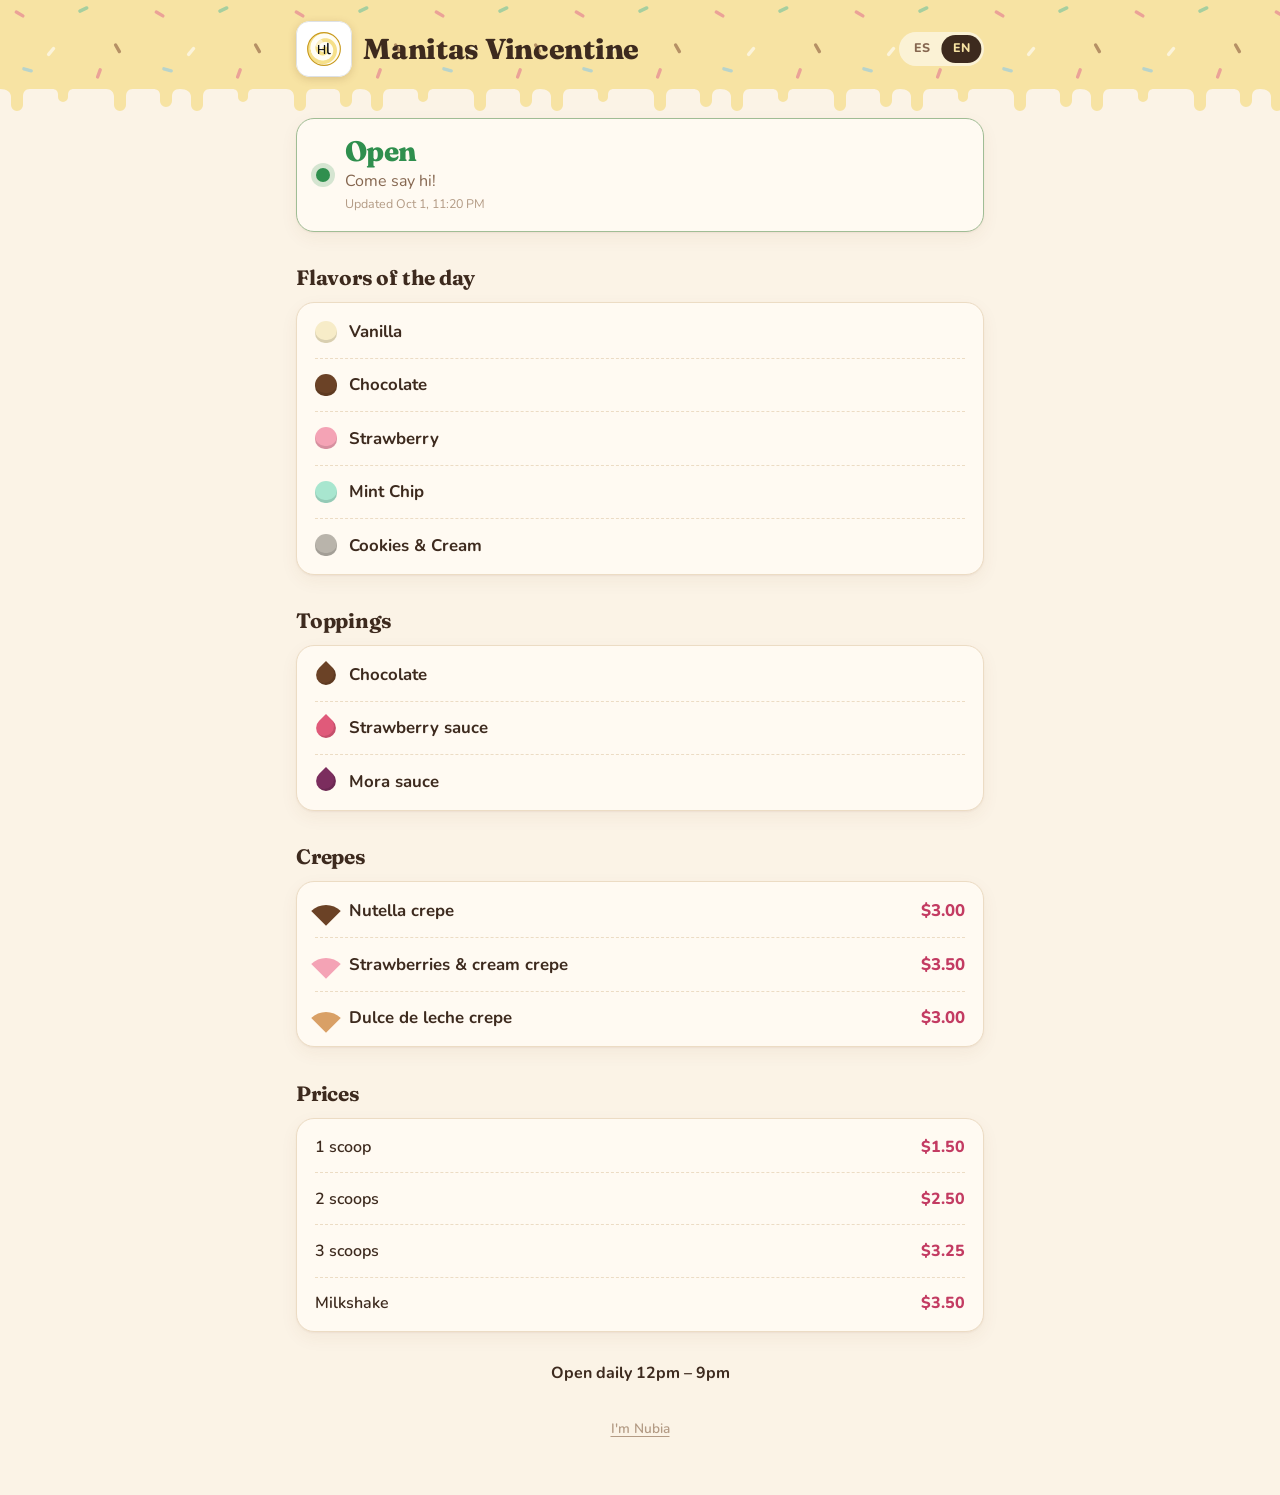
==== commit 05f8b37f: "Wider layout on big screens, larger logo and shop name Co-Authored-By: Claude Opus 5.5 <noreply@anth" ====
--- a/index.html
+++ b/index.html
@@ -11,7 +11,7 @@
   <link rel="preconnect" href="https://fonts.googleapis.com">
   <link rel="preconnect" href="https://fonts.gstatic.com" crossorigin>
   <link rel="stylesheet" href="https://fonts.googleapis.com/css2?family=Fraunces:opsz,wght@9..144,600;9..144,700;9..144,800&family=Nunito:wght@400;600;700;800&display=swap">
-  <link rel="stylesheet" href="style.css">
+  <link rel="stylesheet" href="style.css?v=2.1">
 </head>
 <body>
   <div class="band">
@@ -167,9 +167,9 @@
   <!-- photo viewer -->
   <div id="viewer" class="modal hidden"><img id="viewer-img" alt=""></div>
 
-  <script src="config.js"></script>
-  <script src="i18n.js"></script>
-  <script src="crypto.js"></script>
-  <script src="app.js"></script>
+  <script src="config.js?v=2.1"></script>
+  <script src="i18n.js?v=2.1"></script>
+  <script src="crypto.js?v=2.1"></script>
+  <script src="app.js?v=2.1"></script>
 </body>
 </html>
--- a/style.css
+++ b/style.css
@@ -50,9 +50,9 @@
 }
 
 .top { max-width: 560px; margin: 0 auto; padding: 1rem 16px 0.35rem; display: flex; align-items: center; gap: 0.6rem; }
-.brand { display: flex; align-items: center; gap: 0.6rem; margin-right: auto; min-width: 0; font-family: var(--display); font-weight: 800; font-size: 1.3rem; letter-spacing: -0.01em; line-height: 1.15; }
+.brand { display: flex; align-items: center; gap: 0.7rem; margin-right: auto; min-width: 0; font-family: var(--display); font-weight: 800; font-size: 1.5rem; letter-spacing: -0.01em; line-height: 1.15; }
 .brand span { overflow: hidden; text-overflow: ellipsis; white-space: nowrap; }
-.logo { width: 38px; height: 38px; border-radius: 10px; flex: 0 0 auto; box-shadow: 0 2px 6px rgba(120, 72, 30, 0.18); }
+.logo { width: 48px; height: 48px; border-radius: 12px; flex: 0 0 auto; box-shadow: 0 2px 8px rgba(120, 72, 30, 0.2); }
 
 /* language slider (it's a switch, so it stays round) */
 .lang {
@@ -257,5 +257,15 @@
 
 @media (max-width: 420px) {
   .status-text { font-size: 1.5rem; }
-  .brand { font-size: 1.15rem; }
-}
+  .brand { font-size: 1.25rem; gap: 0.55rem; }
+  .logo { width: 42px; height: 42px; border-radius: 11px; }
+}
+
+/* bigger screens: a bit wider so it doesn't look like a phone page floating in space */
+@media (min-width: 900px) {
+  .wrap, .top { max-width: 720px; }
+  .top { padding-top: 1.3rem; }
+  .brand { font-size: 1.8rem; }
+  .logo { width: 56px; height: 56px; border-radius: 14px; }
+  .menu li, .prices li { padding: 0.85rem 0; }
+}
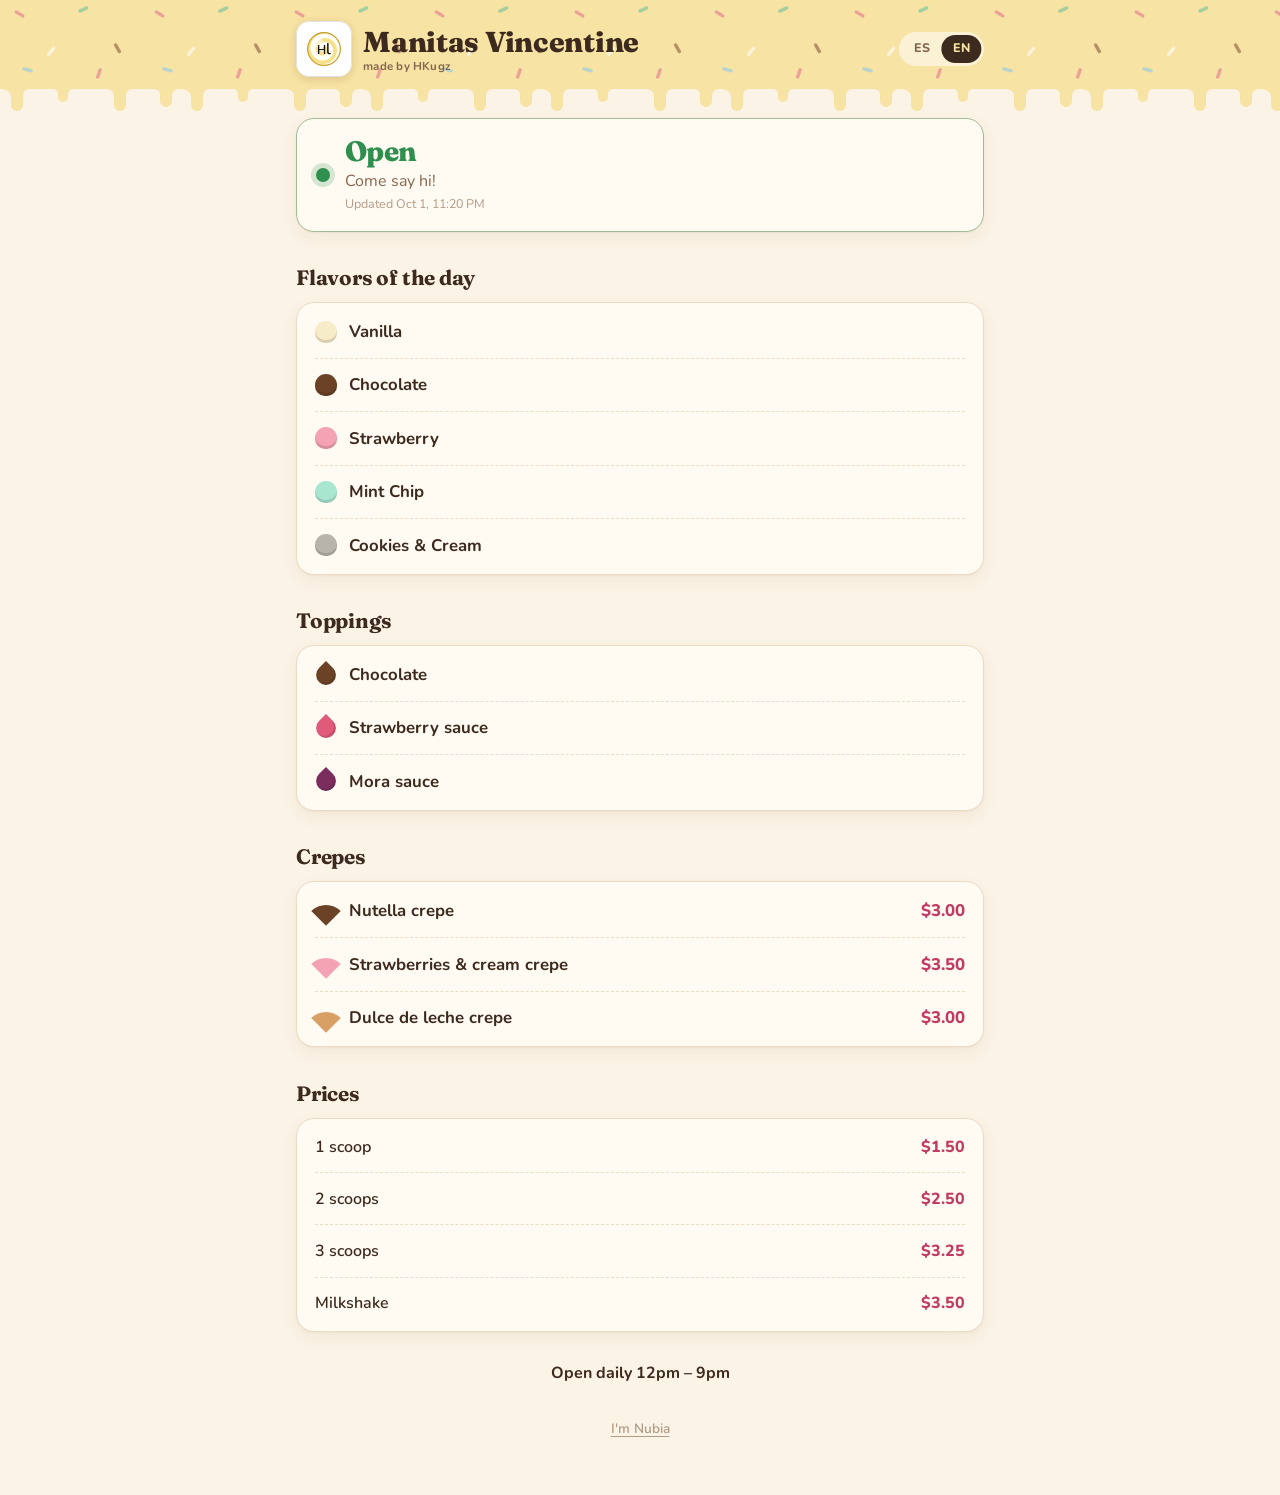
==== commit bd336540: "Add 'made by HKugz' credit under the shop name Co-Authored-By: Claude Opus 5.5 <noreply@anthropic.co" ====
--- a/index.html
+++ b/index.html
@@ -11,12 +11,18 @@
   <link rel="preconnect" href="https://fonts.googleapis.com">
   <link rel="preconnect" href="https://fonts.gstatic.com" crossorigin>
   <link rel="stylesheet" href="https://fonts.googleapis.com/css2?family=Fraunces:opsz,wght@9..144,600;9..144,700;9..144,800&family=Nunito:wght@400;600;700;800&display=swap">
-  <link rel="stylesheet" href="style.css?v=2.1">
+  <link rel="stylesheet" href="style.css?v=2.3">
 </head>
 <body>
   <div class="band">
     <header class="top">
-      <div class="brand"><img src="icon.svg" alt="" class="logo"> <span id="shop-name"></span></div>
+      <div class="brand">
+        <img src="icon.svg" alt="" class="logo">
+        <div class="brand-text">
+          <span id="shop-name"></span>
+          <span class="credit" data-i18n="madeBy">hecho por HKugz</span>
+        </div>
+      </div>
       <div id="lang" class="lang" data-lang="es" role="group" aria-label="Idioma / Language">
         <button type="button" data-lang="es">ES</button>
         <button type="button" data-lang="en">EN</button>
@@ -69,7 +75,17 @@
     <!-- editor (Nubia only) -->
     <section id="view-edit" class="hidden">
       <h1 class="editor-title" data-i18n="editorTitle"></h1>
-      <p class="hint" data-i18n="bothHint"></p>
+
+      <div class="helpbox">
+        <div class="helpbox-title" data-i18n="helpTitle"></div>
+        <ol>
+          <li data-i18n="help1"></li>
+          <li data-i18n="help2"></li>
+          <li data-i18n="help3"></li>
+          <li data-i18n="help4"></li>
+        </ol>
+        <p class="helpbox-note" data-i18n="bothHint"></p>
+      </div>
 
       <div class="card">
         <div class="row between">
@@ -79,6 +95,7 @@
           </div>
           <button id="edit-open" class="toggle" role="switch" aria-checked="true" data-i18n-aria="openClosed"><span></span></button>
         </div>
+        <p class="hint small under" data-i18n="helpStatus"></p>
         <div class="field">
           <label data-i18n="message"></label>
           <div class="bi" id="edit-note"></div>
@@ -87,24 +104,28 @@
 
       <div class="card">
         <h2 class="card-title" data-i18n="flavorsToday"></h2>
+        <p class="hint small" data-i18n="helpFlavors"></p>
         <ul id="edit-flavors" class="edit-list"></ul>
         <button type="button" id="add-flavor" class="addbtn" data-i18n="addFlavor"></button>
       </div>
 
       <div class="card">
         <h2 class="card-title" data-i18n="toppings"></h2>
+        <p class="hint small" data-i18n="helpSame"></p>
         <ul id="edit-toppings" class="edit-list toppings"></ul>
         <button type="button" id="add-topping" class="addbtn" data-i18n="addTopping"></button>
       </div>
 
       <div class="card">
         <h2 class="card-title" data-i18n="crepes"></h2>
+        <p class="hint small" data-i18n="helpCrepes"></p>
         <ul id="edit-crepes" class="edit-list crepes"></ul>
         <button type="button" id="add-crepe" class="addbtn" data-i18n="addCrepe"></button>
       </div>
 
       <div class="card">
         <h2 class="card-title" data-i18n="prices"></h2>
+        <p class="hint small" data-i18n="helpPrices"></p>
         <ul id="edit-prices" class="edit-list"></ul>
         <button type="button" id="add-price" class="addbtn" data-i18n="addPrice"></button>
       </div>
@@ -123,6 +144,7 @@
 
       <div class="card">
         <h2 class="card-title" data-i18n="shopInfo"></h2>
+        <p class="hint small" data-i18n="helpShop"></p>
         <div class="field first">
           <label data-i18n="shopName"></label>
           <div class="bi" id="edit-shop"></div>
@@ -157,6 +179,7 @@
         <input id="login-pw" type="password" autocomplete="current-password">
       </div>
       <div id="login-msg" class="err"></div>
+      <p class="login-help" data-i18n="loginHelp"></p>
       <div class="row">
         <button type="button" id="login-cancel" data-i18n="cancel"></button>
         <button type="submit" class="primary" id="login-go" data-i18n="unlock"></button>
@@ -167,9 +190,9 @@
   <!-- photo viewer -->
   <div id="viewer" class="modal hidden"><img id="viewer-img" alt=""></div>
 
-  <script src="config.js?v=2.1"></script>
-  <script src="i18n.js?v=2.1"></script>
-  <script src="crypto.js?v=2.1"></script>
-  <script src="app.js?v=2.1"></script>
+  <script src="config.js?v=2.3"></script>
+  <script src="i18n.js?v=2.3"></script>
+  <script src="crypto.js?v=2.3"></script>
+  <script src="app.js?v=2.3"></script>
 </body>
 </html>
--- a/style.css
+++ b/style.css
@@ -51,7 +51,9 @@
 
 .top { max-width: 560px; margin: 0 auto; padding: 1rem 16px 0.35rem; display: flex; align-items: center; gap: 0.6rem; }
 .brand { display: flex; align-items: center; gap: 0.7rem; margin-right: auto; min-width: 0; font-family: var(--display); font-weight: 800; font-size: 1.5rem; letter-spacing: -0.01em; line-height: 1.15; }
-.brand span { overflow: hidden; text-overflow: ellipsis; white-space: nowrap; }
+.brand-text { display: flex; flex-direction: column; min-width: 0; }
+#shop-name { overflow: hidden; text-overflow: ellipsis; white-space: nowrap; }
+.credit { font-family: var(--sans); font-size: 0.72rem; font-weight: 700; color: var(--dim); letter-spacing: 0.02em; margin-top: 0.1rem; }
 .logo { width: 48px; height: 48px; border-radius: 12px; flex: 0 0 auto; box-shadow: 0 2px 8px rgba(120, 72, 30, 0.2); }
 
 /* language slider (it's a switch, so it stays round) */
@@ -78,7 +80,7 @@
 button.primary:hover:not(:disabled) { filter: brightness(1.07); }
 button.quiet { background: none; border: none; color: var(--muted); font-weight: 600; font-size: 0.85rem; text-decoration: underline; text-underline-offset: 3px; }
 button.quiet:hover { color: var(--fg); }
-button.link { background: none; border: none; padding: 0.15rem 0; color: var(--dim); font-weight: 700; font-size: 0.82rem; border-radius: 0; }
+button.link { background: none; border: none; padding: 0.3rem 0; color: var(--dim); font-weight: 700; font-size: 0.92rem; border-radius: 0; text-decoration: underline; text-decoration-color: var(--line); text-underline-offset: 3px; }
 button.link:hover { color: var(--accent); }
 button.addbtn { background: none; border: none; padding: 0.7rem 0 0.1rem; color: var(--accent); font-weight: 800; }
 button.addbtn:hover { text-decoration: underline; text-underline-offset: 3px; }
@@ -94,7 +96,7 @@
 .row.between { justify-content: space-between; }
 .field { margin-top: 0.9rem; }
 .field.first { margin-top: 0; }
-.field label, .label { display: block; color: var(--dim); font-weight: 700; font-size: 0.8rem; margin-bottom: 0.3rem; }
+.field label, .label { display: block; color: var(--dim); font-weight: 700; font-size: 0.88rem; margin-bottom: 0.3rem; }
 
 /* ---------- public: open / closed ---------- */
 .banner { margin: 0.2rem 0 1rem; }
@@ -152,8 +154,9 @@
 
 /* ---------- editor ---------- */
 .editor-title { font-family: var(--display); font-size: 1.7rem; font-weight: 800; letter-spacing: -0.015em; margin: 0.6rem 0 0.1rem; }
-.hint { color: var(--dim); font-size: 0.9rem; margin: 0 0 1rem; }
-.hint.small { font-size: 0.85rem; margin: -0.2rem 0 0.6rem; }
+.hint { color: var(--dim); font-size: 0.98rem; margin: 0 0 1rem; }
+.hint.small { font-size: 0.92rem; line-height: 1.45; margin: -0.15rem 0 0.7rem; }
+.hint.small.under { margin: 0.6rem 0 0; }
 .card { background: var(--card); border: 1px solid var(--line); border-radius: var(--r-card); padding: 1rem 1.1rem 1.05rem; margin-bottom: 0.9rem; box-shadow: var(--shadow); }
 .card-title { font-family: var(--display); font-size: 1.15rem; font-weight: 700; margin: 0 0 0.4rem; }
 .big { font-family: var(--display); font-size: 1.45rem; font-weight: 800; }
@@ -170,12 +173,12 @@
 
 /* list rows: ⋮⋮  ●  Spanish name / English name / sold out · photo · trash */
 .edit-list { list-style: none; margin: 0; padding: 0; }
-.row-item { display: grid; grid-template-columns: 18px 24px minmax(0, 1fr) auto; column-gap: 0.55rem; align-items: start; padding: 0.7rem 0; border-top: 1px solid var(--line); background: var(--card); }
+.row-item { display: grid; grid-template-columns: 20px 24px minmax(0, 1fr) auto; column-gap: 0.55rem; align-items: start; padding: 0.7rem 0; border-top: 1px solid var(--line); background: var(--card); }
 .edit-list .row-item:first-child { border-top: none; }
-.row-item.price-row { grid-template-columns: 18px minmax(0, 1fr) auto; align-items: center; }
+.row-item.price-row { grid-template-columns: 20px minmax(0, 1fr) auto; align-items: center; }
 .row-item.dragging { position: relative; z-index: 2; border-radius: 10px; box-shadow: 0 10px 24px rgba(90, 55, 25, 0.18); border-top-color: transparent; }
 
-button.handle { border: none; background: none; padding: 0.45rem 0; color: var(--muted); font-size: 0.95rem; line-height: 1; letter-spacing: -0.2em; cursor: grab; touch-action: none; }
+button.handle { border: none; background: none; padding: 0.4rem 0; min-height: 34px; color: var(--muted); font-size: 1.15rem; line-height: 1; letter-spacing: -0.2em; cursor: grab; touch-action: none; }
 button.handle:hover, button.handle:focus-visible { color: var(--fg); }
 .row-item.dragging button.handle { cursor: grabbing; }
 
@@ -187,7 +190,7 @@
 .row-main { min-width: 0; }
 .name-es, .name-en { border: 1px solid transparent; background: transparent; padding: 0.15rem 0.35rem; margin-left: -0.35rem; width: calc(100% + 0.35rem); }
 .name-es { font-size: 1.05rem; font-weight: 800; }
-.name-en { font-size: 0.88rem; color: var(--dim); }
+.name-en { font-size: 0.95rem; color: var(--dim); }
 .name-es:hover, .name-en:hover { border-color: var(--line); }
 .name-es:focus, .name-en:focus { background: var(--field); }
 .row-item.sold .name-es { color: var(--muted); text-decoration: line-through; }
@@ -195,14 +198,18 @@
 .row-meta { display: flex; align-items: center; gap: 0.75rem; margin-top: 0.25rem; flex-wrap: wrap; }
 .row-meta .grow { flex: 1; }
 .meta-thumb { width: 26px; height: 26px; border-radius: 4px; object-fit: cover; margin-right: -0.35rem; }
-button.trash { background: none; border: none; padding: 0.2rem; color: var(--muted); border-radius: 4px; display: inline-flex; }
+button.trash { background: none; border: none; padding: 0.3rem 0.1rem; color: var(--muted); border-radius: 4px; display: inline-flex; align-items: center; gap: 0.25rem; font-size: 0.88rem; font-weight: 700; }
 button.trash:hover { color: var(--closed); }
 .row-side { display: flex; align-items: center; gap: 0.35rem; padding-top: 0.15rem; }
 .row-price { margin: 0.3rem 0 0.1rem; }
+/* flavor/topping/crepe rows: "Borrar" sits in the top-right corner so the line below gets the full width */
+.row-item:not(.price-row) { position: relative; grid-template-columns: 20px 24px minmax(0, 1fr); }
+.row-item:not(.price-row) > .row-side { position: absolute; top: 0.7rem; right: 0; padding-top: 0.1rem; }
+.row-item:not(.price-row) .name-es { padding-right: 5.6rem; }
 .row-item.price-row .row-side { padding-top: 0; }
 
 /* small "sold out" switch */
-.mini-switch { position: relative; display: inline-flex; align-items: center; gap: 0.4rem; font-size: 0.82rem; font-weight: 700; color: var(--dim); cursor: pointer; user-select: none; }
+.mini-switch { position: relative; display: inline-flex; align-items: center; gap: 0.45rem; min-height: 34px; font-size: 0.92rem; font-weight: 700; color: var(--dim); cursor: pointer; user-select: none; }
 .mini-switch input { position: absolute; opacity: 0; width: 1px; height: 1px; margin: 0; }
 .mini-switch .track { width: 32px; height: 18px; border-radius: 999px; background: var(--line); position: relative; transition: background 0.15s; flex: 0 0 auto; }
 .mini-switch .track::after { content: ""; position: absolute; top: 2px; left: 2px; width: 14px; height: 14px; border-radius: 50%; background: #fff; box-shadow: 0 1px 2px rgba(0, 0, 0, 0.25); transition: transform 0.15s; }
@@ -240,7 +247,7 @@
   margin: 1.2rem -16px 0; padding: 0.7rem 16px calc(0.7rem + env(safe-area-inset-bottom));
   background: var(--bg); border-top: 1px solid var(--line); box-shadow: 0 -8px 20px rgba(120, 72, 30, 0.07);
 }
-.save-msg { flex: 1; text-align: right; font-size: 0.85rem; color: var(--dim); }
+.save-msg { flex: 1; text-align: right; font-size: 0.92rem; font-weight: 700; color: var(--dim); }
 .save-msg.err { color: var(--err); }
 .save-msg.ok { color: var(--open); }
 
@@ -251,7 +258,15 @@
 .authbox .tag { color: var(--dim); margin: 0 0 0.4rem; font-size: 0.9rem; }
 .authbox .row { margin-top: 1rem; }
 .authbox .row button { flex: 1; }
-.err { color: var(--err); min-height: 1.3em; font-size: 0.85rem; margin-top: 0.5rem; }
+.err { color: var(--err); min-height: 1.3em; font-size: 0.9rem; margin-top: 0.5rem; }
+.login-help { color: var(--muted); font-size: 0.85rem; margin: 0.2rem 0 0; }
+
+/* "how to use this page" box at the top of the editor */
+.helpbox { background: #fff4d2; border: 1px solid #f0dc9c; border-radius: 12px; padding: 0.85rem 1rem 0.9rem; margin: 0.6rem 0 1rem; }
+.helpbox-title { font-weight: 800; font-size: 1rem; }
+.helpbox ol { margin: 0.35rem 0 0; padding-left: 1.3rem; }
+.helpbox li { margin: 0.25rem 0; line-height: 1.4; }
+.helpbox-note { margin: 0.55rem 0 0; color: var(--dim); font-size: 0.92rem; }
 #viewer { cursor: zoom-out; }
 #viewer img { max-width: 100%; max-height: 86vh; border-radius: 10px; box-shadow: 0 24px 70px rgba(61, 42, 30, 0.45); }
 
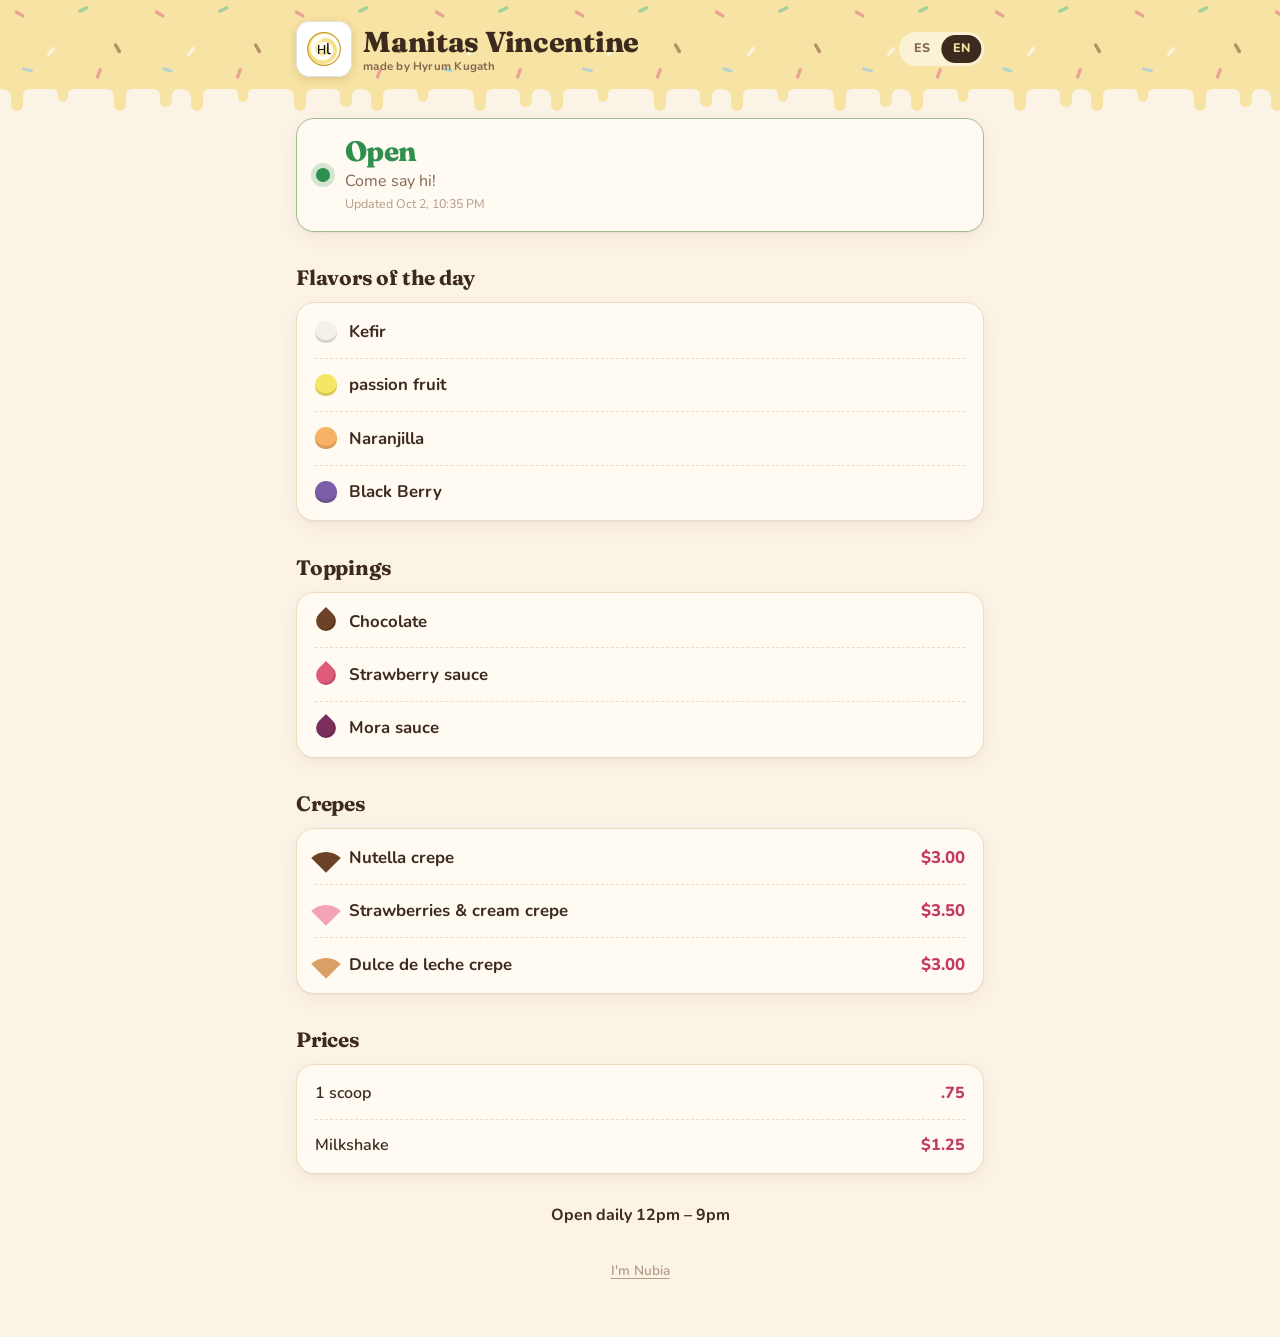
==== commit 27384846: "Credit line: Hyrum Kugath Co-Authored-By: Claude Opus 5.5 <noreply@anthropic.com>" ====
--- a/index.html
+++ b/index.html
@@ -11,7 +11,7 @@
   <link rel="preconnect" href="https://fonts.googleapis.com">
   <link rel="preconnect" href="https://fonts.gstatic.com" crossorigin>
   <link rel="stylesheet" href="https://fonts.googleapis.com/css2?family=Fraunces:opsz,wght@9..144,600;9..144,700;9..144,800&family=Nunito:wght@400;600;700;800&display=swap">
-  <link rel="stylesheet" href="style.css?v=2.3">
+  <link rel="stylesheet" href="style.css?v=2.4">
 </head>
 <body>
   <div class="band">
@@ -20,7 +20,7 @@
         <img src="icon.svg" alt="" class="logo">
         <div class="brand-text">
           <span id="shop-name"></span>
-          <span class="credit" data-i18n="madeBy">hecho por HKugz</span>
+          <span class="credit" data-i18n="madeBy">hecho por Hyrum Kugath</span>
         </div>
       </div>
       <div id="lang" class="lang" data-lang="es" role="group" aria-label="Idioma / Language">
@@ -190,9 +190,9 @@
   <!-- photo viewer -->
   <div id="viewer" class="modal hidden"><img id="viewer-img" alt=""></div>
 
-  <script src="config.js?v=2.3"></script>
-  <script src="i18n.js?v=2.3"></script>
-  <script src="crypto.js?v=2.3"></script>
-  <script src="app.js?v=2.3"></script>
+  <script src="config.js?v=2.4"></script>
+  <script src="i18n.js?v=2.4"></script>
+  <script src="crypto.js?v=2.4"></script>
+  <script src="app.js?v=2.4"></script>
 </body>
 </html>
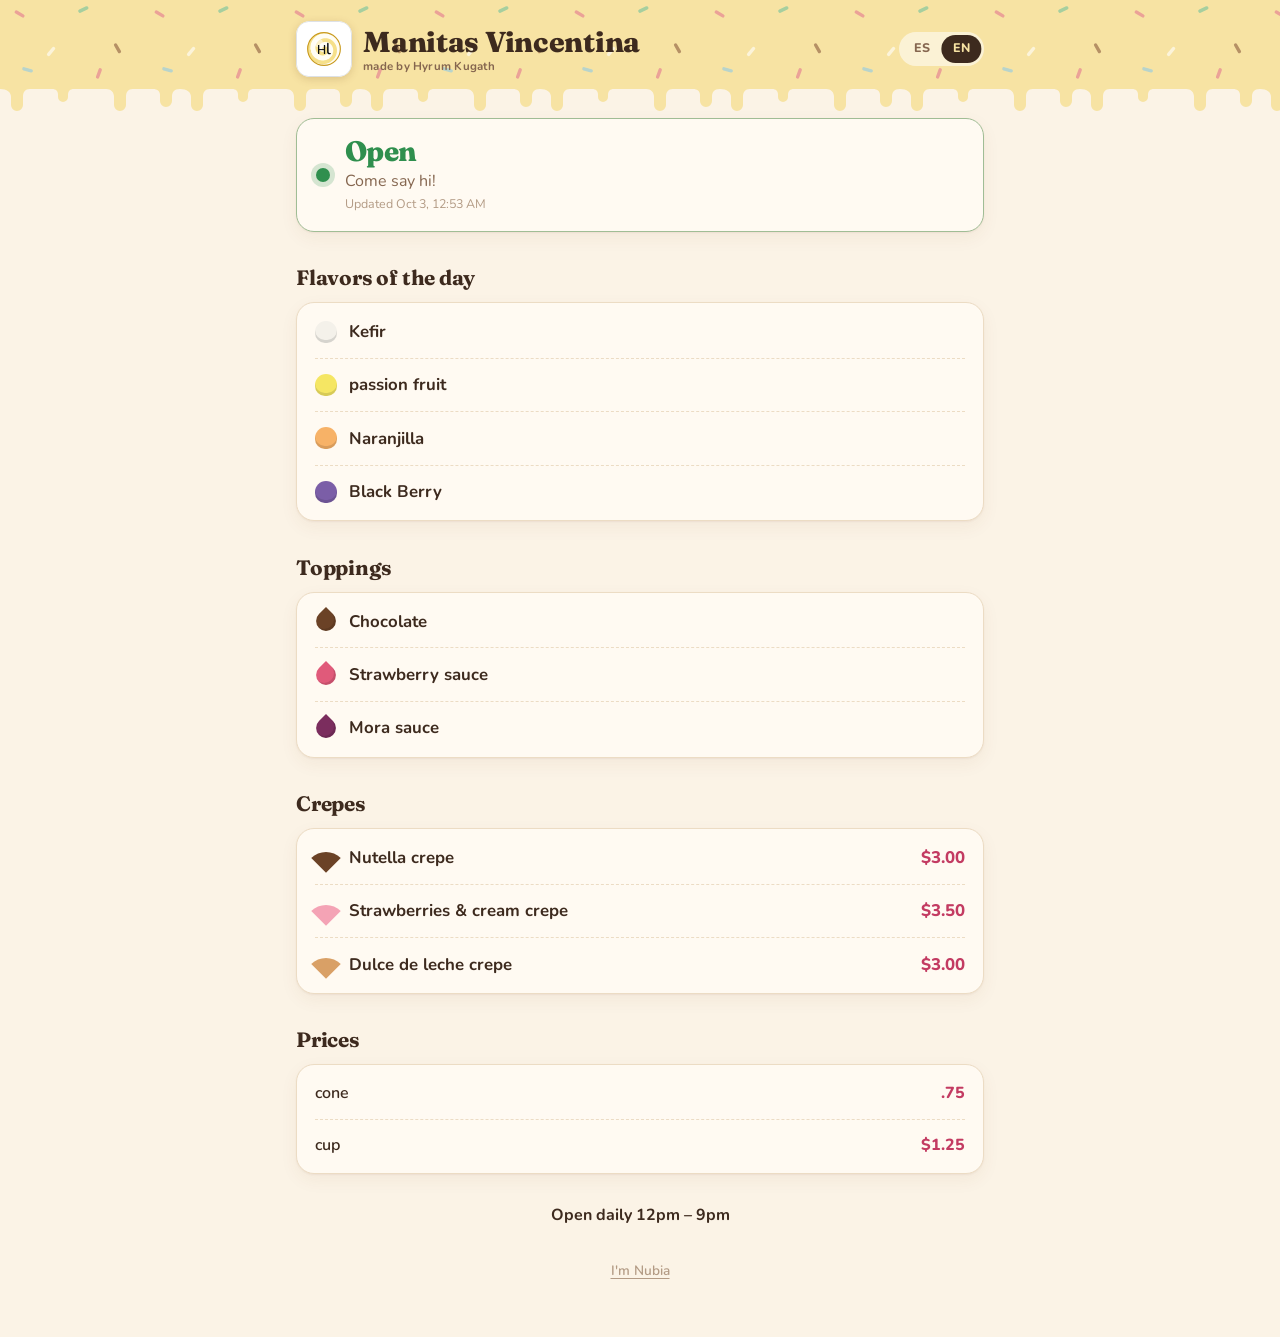
==== commit 380549be: "Fix shop name spelling: Manitas Vincentina Co-Authored-By: Claude Opus 5.5 <noreply@anthropic.com>" ====
--- a/index.html
+++ b/index.html
@@ -3,7 +3,7 @@
 <head>
   <meta charset="utf-8">
   <meta name="viewport" content="width=device-width, initial-scale=1">
-  <title>Manitas Vincentine</title>
+  <title>Manitas Vincentina</title>
   <meta name="description" content="Helados, toppings, crepes, precios y horario. Ice cream, toppings, crepes, prices and hours.">
   <meta name="theme-color" content="#f7e3a3">
   <link rel="icon" href="icon.svg" type="image/svg+xml">
@@ -11,7 +11,7 @@
   <link rel="preconnect" href="https://fonts.googleapis.com">
   <link rel="preconnect" href="https://fonts.gstatic.com" crossorigin>
   <link rel="stylesheet" href="https://fonts.googleapis.com/css2?family=Fraunces:opsz,wght@9..144,600;9..144,700;9..144,800&family=Nunito:wght@400;600;700;800&display=swap">
-  <link rel="stylesheet" href="style.css?v=2.4">
+  <link rel="stylesheet" href="style.css?v=2.5">
 </head>
 <body>
   <div class="band">
@@ -190,9 +190,9 @@
   <!-- photo viewer -->
   <div id="viewer" class="modal hidden"><img id="viewer-img" alt=""></div>
 
-  <script src="config.js?v=2.4"></script>
-  <script src="i18n.js?v=2.4"></script>
-  <script src="crypto.js?v=2.4"></script>
-  <script src="app.js?v=2.4"></script>
+  <script src="config.js?v=2.5"></script>
+  <script src="i18n.js?v=2.5"></script>
+  <script src="crypto.js?v=2.5"></script>
+  <script src="app.js?v=2.5"></script>
 </body>
 </html>
--- a/style.css
+++ b/style.css
@@ -1,4 +1,4 @@
-/* Manitas Vincentine
+/* Manitas Vincentina
    Warm kefir cream, chocolate-brown text, a raspberry accent and a butter-yellow
    dripping band up top. Rounded corners only where they mean something: cards,
    the main button, switches. Inputs and small controls stay crisp. */
